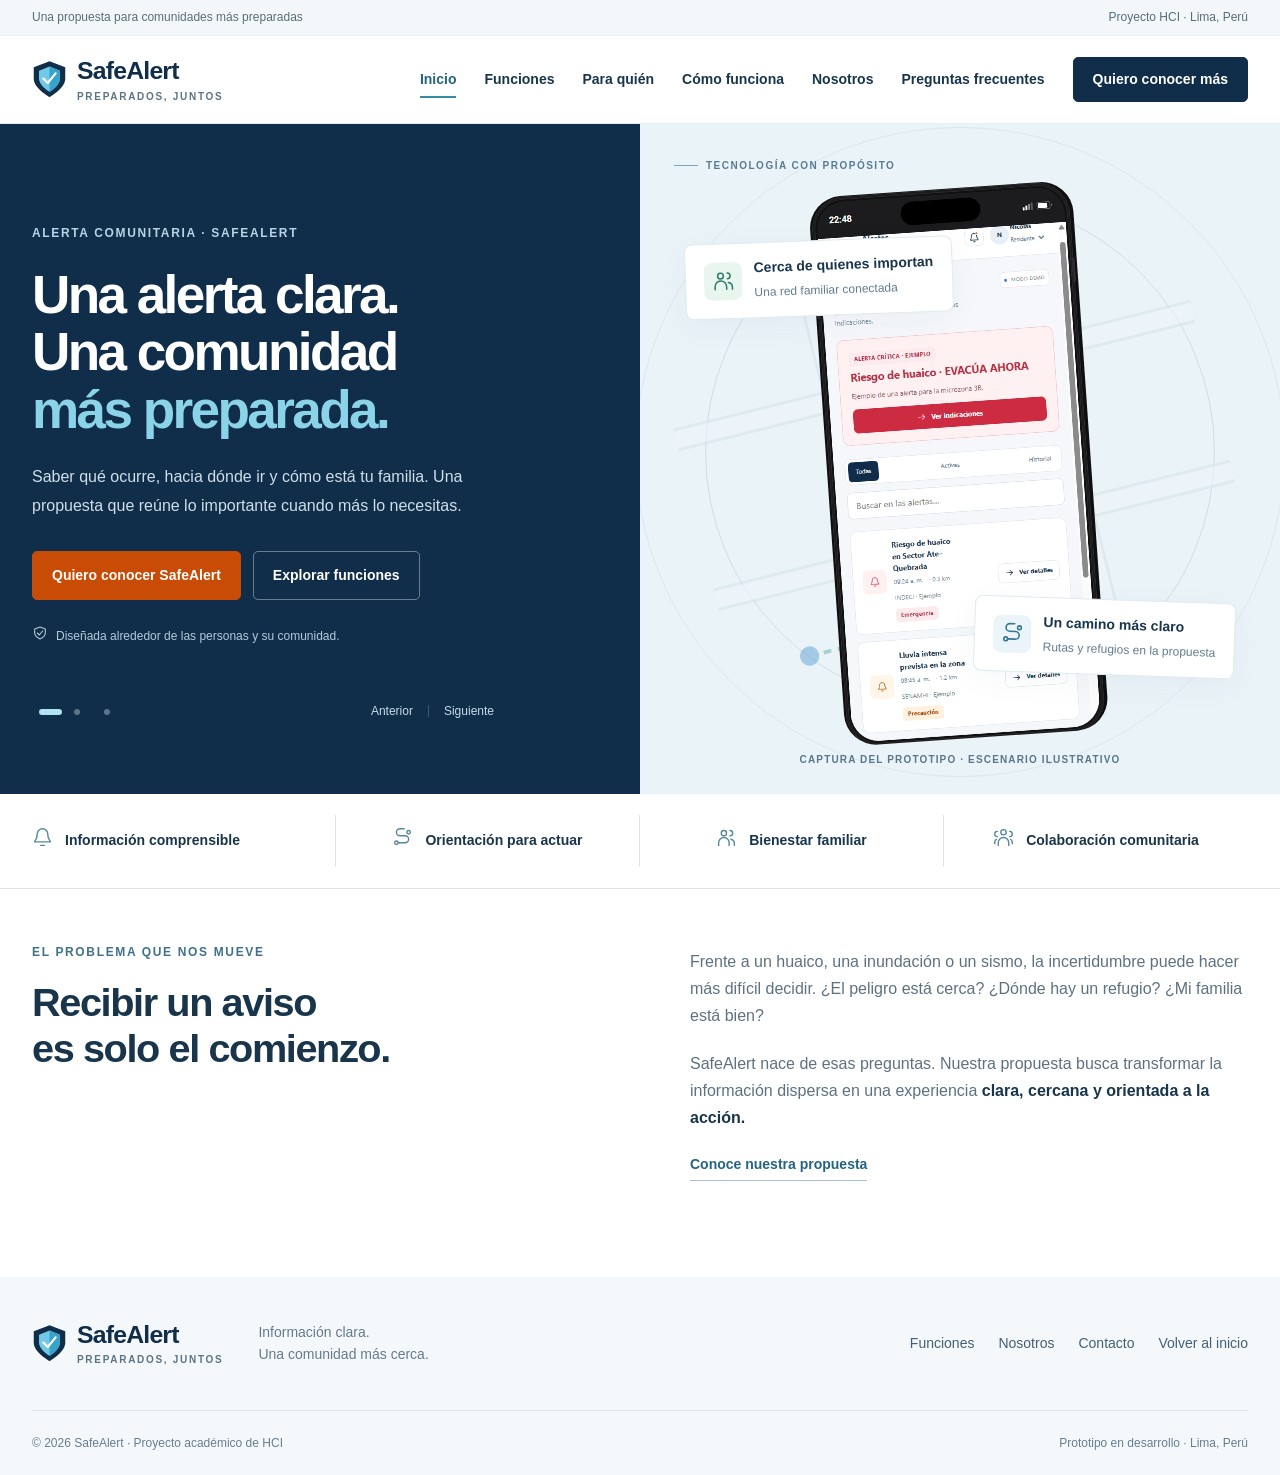
==== index.html @ 4d9df1b9 "Add files via upload" ====
<!doctype html>
<html lang="es">
<head>
  <meta charset="UTF-8">
  <meta name="viewport" content="width=device-width, initial-scale=1.0">
  <meta name="theme-color" content="#102e49">
  <meta name="description" content="Conoce SafeAlert: una propuesta de alerta comunitaria que conecta información clara, rutas de evacuación y seguridad familiar en Lima.">
  <title>SafeAlert · Preparados, juntos</title>
  <link rel="icon" type="image/svg+xml" href="assets/safealert.svg">
  <link rel="stylesheet" href="styles.css">
  <script src="script.js" defer></script>
</head>
<body>
  <a class="skip-link" href="#contenido">Saltar al contenido</a>
  <div class="utility-bar"><div class="container utility-inner"><span>Una propuesta para comunidades más preparadas</span><span>Proyecto HCI · Lima, Perú</span></div></div>
  <header class="site-header">
    <div class="container header-inner">
      <a class="brand" href="#inicio" aria-label="SafeAlert, inicio"><img src="assets/safealert.svg" width="38" height="42" alt=""><span>SafeAlert<small>PREPARADOS, JUNTOS</small></span></a>
      <button class="menu-toggle" id="menu-toggle" type="button" aria-label="Abrir menú" aria-expanded="false" aria-controls="main-nav"><span></span><span></span><span></span></button>
      <nav class="main-nav" id="main-nav" aria-label="Navegación principal">
        <a href="#inicio" aria-current="page">Inicio</a><a href="#funciones">Funciones</a><a href="#para-quien">Para quién</a><a href="#como-funciona">Cómo funciona</a><a href="#nosotros">Nosotros</a><a href="#preguntas">Preguntas frecuentes</a><a href="#contacto" class="button button-small">Quiero conocer más</a>
      </nav>
    </div>
  </header>

  <main id="contenido" tabindex="-1">
    <nav class="page-navigation container" id="page-navigation" aria-label="Regresar y ubicación actual" hidden><div class="page-return"><button type="button" id="back-view">Volver</button><a href="#inicio">Volver al inicio</a></div><span id="current-view-label"></span></nav>
    <p class="sr-only" id="view-announcement" aria-live="polite"></p>
    <section class="hero" id="inicio" data-view="inicio" aria-labelledby="hero-title">
      <div class="hero-copy">
        <div class="hero-copy-inner">
          <span class="eyebrow light">ALERTA COMUNITARIA · SAFEALERT</span>
          <h1 id="hero-title" tabindex="-1">Una alerta clara.<br>Una comunidad<br><span>más preparada.</span></h1>
          <p id="hero-description">Saber qué ocurre, hacia dónde ir y cómo está tu familia. Una propuesta que reúne lo importante cuando más lo necesitas.</p>
          <div class="hero-actions"><a class="button button-orange" href="#contacto">Quiero conocer SafeAlert</a><a class="button button-outline" href="#funciones">Explorar funciones</a></div>
          <div class="hero-note"><span class="line-icon" data-icon="shield"></span><span>Diseñada alrededor de las personas y su comunidad.</span></div>
          <div class="hero-carousel" role="group" aria-label="Mensajes de presentación"><div class="slide-dots"><button class="slide-dot active" type="button" data-slide="0" aria-label="Ver presentación de alertas" aria-pressed="true"></button><button class="slide-dot" type="button" data-slide="1" aria-label="Ver presentación de familia" aria-pressed="false"></button><button class="slide-dot" type="button" data-slide="2" aria-label="Ver presentación de rutas" aria-pressed="false"></button></div><div class="slide-controls"><button type="button" id="previous-slide" aria-label="Mensaje anterior">Anterior</button><span aria-hidden="true"></span><button type="button" id="next-slide" aria-label="Mensaje siguiente">Siguiente</button></div></div>
          <p class="sr-only" id="slide-announcement" aria-live="polite"></p>
        </div>
      </div>
      <div class="hero-visual">
        <div class="visual-caption"><span class="tiny-rule"></span>TECNOLOGÍA CON PROPÓSITO</div>
        <div class="orbit orbit-one" aria-hidden="true"></div><div class="orbit orbit-two" aria-hidden="true"></div>
        <div class="map-decoration" aria-hidden="true"><svg viewBox="0 0 620 620" fill="none"><path d="M30 220H580M30 390H580M200 60V560M420 60V560" stroke="currentColor" stroke-width="24"/><path d="M30 220H580M30 390H580M200 60V560M420 60V560" stroke="#eff6fa" stroke-width="18"/><path d="M110 470H200V220H420V130" stroke="#78b7ae" stroke-width="4" stroke-dasharray="8 7"/><circle cx="110" cy="470" r="10" fill="#6ca7d6"/><circle cx="420" cy="130" r="10" fill="#77bda5"/></svg></div>
        <div class="floating-card card-family"><span class="feature-icon mint" data-icon="family"></span><div><strong>Cerca de quienes importan</strong><span>Una red familiar conectada</span></div></div>
        <div class="hero-phone capture-phone"><img id="hero-product-image" src="Images/ALERTAS.png" alt="Captura móvil del centro de alertas de SafeAlert con un aviso y sus indicaciones de ejemplo" width="469" height="936" fetchpriority="high"></div>
        <div class="floating-card card-route"><span class="feature-icon sky" data-icon="route"></span><div><strong>Un camino más claro</strong><span>Rutas y refugios en la propuesta</span></div></div>
        <span class="prototype-label">CAPTURA DEL PROTOTIPO · ESCENARIO ILUSTRATIVO</span>
      </div>
    </section>

    <div class="promise-strip" data-view="inicio"><div class="container promise-inner"><div><span data-icon="bell"></span><span>Información comprensible</span></div><div><span data-icon="route"></span><span>Orientación para actuar</span></div><div><span data-icon="family"></span><span>Bienestar familiar</span></div><div><span data-icon="community"></span><span>Colaboración comunitaria</span></div></div></div>

    <section data-view="inicio" class="section problem-section" aria-labelledby="problem-title">
      <div class="container problem-layout"><div><span class="eyebrow">EL PROBLEMA QUE NOS MUEVE</span><h2 id="problem-title">Recibir un aviso<br>es solo el comienzo.</h2></div><div class="problem-copy"><p>Frente a un huaico, una inundación o un sismo, la incertidumbre puede hacer más difícil decidir. ¿El peligro está cerca? ¿Dónde hay un refugio? ¿Mi familia está bien?</p><p>SafeAlert nace de esas preguntas. Nuestra propuesta busca transformar la información dispersa en una experiencia <strong>clara, cercana y orientada a la acción.</strong></p><a href="#como-funciona" class="text-link">Conoce nuestra propuesta</a></div></div>
    </section>

    <section class="section features-section" id="funciones" data-view="funciones" aria-labelledby="features-title">
      <div class="container">
        <div class="section-heading"><div><span class="eyebrow">LO IMPORTANTE, EN UN SOLO LUGAR</span><h1 class="view-title" id="features-title" tabindex="-1">Pensada para acompañarte.</h1></div><p>Funciones que responden a necesidades identificadas en la investigación con residentes, personas en tránsito y personal de respuesta.</p></div>
        <div class="product-stories">
          <article class="feature-story"><div class="story-copy"><span class="feature-icon sky" data-icon="devices"></span><span class="eyebrow">UNA VISTA GENERAL</span><h2>Lo importante,<br>desde el inicio.</h2><p>La propuesta reúne alertas, refugios, estado familiar y reportes para que puedas reconocer qué revisar sin recorrer menús complejos.</p><ul class="check-list"><li>Reconoce el estado de tu zona de referencia.</li><li>Encuentra accesos claros a las acciones principales.</li><li>Consulta la información de tu comunidad en un mismo lugar.</li></ul><a class="text-link" href="#prototipo">Conocer el prototipo</a></div><figure class="story-figure"><button class="capture-button" type="button" data-preview="Images/Vista-General.png" data-preview-title="Vista general de SafeAlert" aria-label="Ampliar captura de la vista general"><img src="Images/Vista-General.png" alt="Pantalla de inicio de SafeAlert con resumen de riesgo, refugios, familiares y reportes" width="466" height="951" loading="lazy"></button><figcaption>Vista general del prototipo</figcaption></figure></article>
          <article class="feature-story"><div class="story-copy"><span class="feature-icon sky" data-icon="bell"></span><span class="eyebrow">ALERTAS COMPRENSIBLES</span><h2>Un aviso que puedas<br>entender y consultar.</h2><p>Conocer el peligro es el primer paso. SafeAlert plantea avisos por microzona que expliquen el nivel de riesgo y acerquen una indicación concreta.</p><ul class="check-list"><li>Distingue avisos de emergencia y precaución.</li><li>Consulta los detalles del escenario y sus indicaciones.</li><li>Encuentra la información con filtros y búsqueda.</li></ul><p class="story-benefit">Menos dudas al leer el aviso. Más claridad sobre el siguiente paso.</p></div><figure class="story-figure"><button class="capture-button" type="button" data-preview="Images/ALERTAS.png" data-preview-title="Centro de alertas de SafeAlert" aria-label="Ampliar captura de alertas"><img src="Images/ALERTAS.png" alt="Centro de alertas del prototipo con riesgo de huaico, niveles de aviso y filtros" width="469" height="936" loading="lazy"></button><figcaption>Centro de alertas · Escenario de ejemplo</figcaption></figure></article>
          <article class="feature-story route-story"><div class="story-copy"><span class="feature-icon mint" data-icon="route"></span><span class="eyebrow">DEL MAPA A LAS INDICACIONES</span><h2>Ubica tu camino.<br>Comprende cómo seguirlo.</h2><p>La orientación se presenta en dos partes complementarias: el mapa permite reconocer el recorrido; las indicaciones muestran las distancias y los pasos de la guía.</p><ul class="check-list"><li>Identifica la posición, la ruta y el refugio de referencia.</li><li>Consulta la siguiente indicación y la distancia mostrada.</li><li>Conoce cómo se plantea una alternativa ante bloqueos.</li></ul><p class="story-benefit">Una propuesta pensada también para quienes están en una zona que no conocen.</p></div><div class="route-captures"><figure class="story-figure"><button class="capture-button" type="button" data-preview="Images/Ruta-evacuacion-1.png" data-preview-title="Evacuación: mapa y refugio" aria-label="Ampliar captura del mapa de evacuación"><img src="Images/Ruta-evacuacion-1.png" alt="Mapa ilustrativo de evacuación con posición, zona de riesgo, refugio y recorrido verde" width="488" height="922" loading="lazy"></button><figcaption>El mapa te ubica</figcaption></figure><figure class="story-figure"><button class="capture-button" type="button" data-preview="Images/Ruta-evacuacion-2.png" data-preview-title="Evacuación: pasos y distancias" aria-label="Ampliar captura de pasos y distancias"><img src="Images/Ruta-evacuacion-2.png" alt="Guía de evacuación del prototipo con indicación de 450 metros y pasos del recorrido" width="478" height="972" loading="lazy"></button><figcaption>Los pasos te orientan</figcaption></figure></div></article>
          <article class="feature-story"><div class="story-copy"><span class="feature-icon peach" data-icon="family"></span><span class="eyebrow">TU RED FAMILIAR</span><h2>Las personas que importan,<br>en un espacio cercano.</h2><p>En una emergencia, la preocupación también está en saber de los tuyos. El diseño propone una red de contactos y estados familiares fácil de consultar.</p><ul class="check-list"><li>Organiza a tus contactos de confianza.</li><li>Reconoce el estado mostrado para cada familiar.</li><li>Conoce la propuesta de comunicar “Estoy a salvo”.</li></ul><p class="story-benefit">La tranquilidad familiar forma parte de la experiencia que queremos construir.</p></div><figure class="story-figure"><button class="capture-button" type="button" data-preview="Images/Familiares.png" data-preview-title="Red familiar de SafeAlert" aria-label="Ampliar captura de familiares"><img src="Images/Familiares.png" alt="Pantalla de la red familiar del prototipo con contactos y sus estados de ejemplo" width="525" height="954" loading="lazy"></button><figcaption>Red familiar · Datos ilustrativos</figcaption></figure></article>
          <article class="feature-story"><div class="story-copy"><span class="feature-icon lavender" data-icon="report"></span><span class="eyebrow">PARTICIPACIÓN DE LA COMUNIDAD</span><h2>Lo que observas puede<br>convertirse en información útil.</h2><p>SafeAlert plantea un reporte organizado para describir incidentes, señalar su ubicación de referencia y facilitar su posterior revisión.</p><ul class="check-list"><li>Selecciona el tipo de incidente.</li><li>Describe qué ocurre y dónde lo observas.</li><li>Consulta el estado de verificación del reporte.</li></ul><p class="story-benefit">Una comunidad que participa necesita canales claros para compartir información.</p></div><figure class="story-figure"><button class="capture-button" type="button" data-preview="Images/Reporte-Incidente.png" data-preview-title="Reporte de incidentes en SafeAlert" aria-label="Ampliar captura del formulario de incidentes"><img src="Images/Reporte-Incidente.png" alt="Formulario del prototipo para indicar tipo de incidente, ubicación, descripción y evidencia" width="529" height="943" loading="lazy"></button><figcaption>Formulario de reporte del prototipo</figcaption></figure></article>
          <article class="feature-story"><div class="story-copy"><span class="feature-icon mint" data-icon="shield"></span><span class="eyebrow">REVISIÓN Y COORDINACIÓN</span><h2>La comunidad informa.<br>El equipo revisa.</h2><p>La experiencia de Serenazgo propone organizar reportes y distinguir sus estados para apoyar la revisión de la información antes de actuar.</p><ul class="check-list"><li>Consulta los incidentes registrados.</li><li>Diferencia reportes sin verificar y verificados.</li><li>Conoce el cambio de estado durante la atención.</li></ul><a class="text-link" href="#para-quien">Conocer los públicos de SafeAlert</a></div><figure class="story-figure"><button class="capture-button" type="button" data-preview="Images/Panel-serenazgo ConfirmandoReportes.png" data-preview-title="Revisión de reportes: Serenazgo" aria-label="Ampliar captura de la revisión de reportes"><img src="Images/Panel-serenazgo ConfirmandoReportes.png" alt="Captura del prototipo de Serenazgo mostrando reportes y un selector de estado de atención" width="517" height="980" loading="lazy"></button><figcaption>Serenazgo · Revisión de reportes de ejemplo</figcaption></figure></article>
        </div>
        <p class="section-footnote">SafeAlert es un proyecto académico en fase de prototipo. Estas son las capacidades planteadas para la solución.</p>
      </div>
    </section>

    <section class="section audience-section" id="para-quien" data-view="para-quien" aria-labelledby="audience-title">
      <div class="container"><div class="section-heading centered"><span class="eyebrow">DISTINTAS NECESIDADES. UNA MISMA COMUNIDAD.</span><h1 class="view-title" id="audience-title" tabindex="-1">Una propuesta que te tiene en cuenta.</h1><p>La seguridad se construye conectando a quienes viven, transitan y cuidan una zona.</p></div>
        <div class="audience-tabs" role="tablist" aria-label="Públicos de SafeAlert"><button type="button" role="tab" id="tab-familias" aria-controls="panel-familias" aria-selected="true" tabindex="0" data-audience="familias"><span data-icon="home"></span>Familias y residentes</button><button type="button" role="tab" id="tab-visitantes" aria-controls="panel-visitantes" aria-selected="false" tabindex="-1" data-audience="visitantes"><span data-icon="compass"></span>Personas en tránsito</button><button type="button" role="tab" id="tab-instituciones" aria-controls="panel-instituciones" aria-selected="false" tabindex="-1" data-audience="instituciones"><span data-icon="shield"></span>Serenazgo y Defensa Civil</button></div>
        <div class="audience-panel" role="tabpanel" id="panel-familias" aria-labelledby="tab-familias" tabindex="0"><div class="audience-copy"><span class="eyebrow">PARA QUIENES LLAMAN HOGAR A SU COMUNIDAD</span><h3>Más claridad para ti.<br>Más tranquilidad para tu familia.</h3><p>Cuando una emergencia afecta tu entorno, necesitas información cercana y un camino claro para cuidar a los tuyos.</p><ul class="check-list"><li>Comprende los avisos de tu microzona.</li><li>Identifica rutas y refugios de referencia.</li><li>Conoce la propuesta de estados familiares.</li></ul><a class="text-link" href="#contacto">Me interesa SafeAlert</a></div><div class="audience-visual capture-board"><span class="image-label">CAPTURA DEL PROTOTIPO · FAMILIARES</span><img src="Images/Familiares.png" alt="Red familiar del prototipo con contactos de confianza" width="525" height="954" loading="lazy"></div></div>
        <div class="audience-panel" role="tabpanel" id="panel-visitantes" aria-labelledby="tab-visitantes" tabindex="0" hidden><div class="audience-copy"><span class="eyebrow">PARA QUIENES ESTÁN DE PASO</span><h3>No conocer la zona<br>no debería dejarte sin orientación.</h3><p>Trabajadores, comerciantes, conductores y visitantes también necesitan saber hacia dónde dirigirse cuando ocurre una emergencia.</p><ul class="check-list"><li>Identifica el recorrido hacia un refugio.</li><li>Ubícate con referencias visuales sencillas.</li><li>Conoce las alternativas previstas ante bloqueos.</li></ul><a class="text-link" href="#contacto">Quiero saber más</a></div><div class="audience-visual capture-board"><span class="image-label">CAPTURA DEL PROTOTIPO · EVACUACIÓN</span><img src="Images/Ruta-evacuacion-1.png" alt="Mapa del recorrido de evacuación de ejemplo" width="488" height="922" loading="lazy"></div></div>
        <div class="audience-panel" role="tabpanel" id="panel-instituciones" aria-labelledby="tab-instituciones" tabindex="0" hidden><div class="audience-copy"><span class="eyebrow">PARA QUIENES COORDINAN LA RESPUESTA</span><h3>Información organizada.<br>Una respuesta mejor coordinada.</h3><p>La propuesta reúne reportes ciudadanos para apoyar su revisión y el seguimiento de la atención.</p><ul class="check-list"><li>Revisa reportes por estado de verificación.</li><li>Consulta su tipo y ubicación de referencia.</li><li>Distingue incidentes pendientes y resueltos.</li></ul><a class="text-link" href="#contacto">Conocer la propuesta institucional</a></div><div class="audience-visual capture-board"><span class="image-label">CAPTURA DEL PROTOTIPO · SERENAZGO</span><img src="Images/Panel-serenazgo ConfirmandoReportes.png" alt="Revisión de reportes del prototipo con opciones para actualizar su estado" width="517" height="980" loading="lazy"></div></div>
      </div>
    </section>

    <section class="section how-section" id="como-funciona" data-view="como-funciona" aria-labelledby="how-title"><div class="container"><div class="section-heading centered"><span class="eyebrow">DEL AVISO A UNA ACCIÓN COMPRENSIBLE</span><h1 class="view-title" id="how-title" tabindex="-1">Recibe. Comprende. Actúa.</h1><p>Así plantea SafeAlert una experiencia con menos dudas y más orientación.</p></div><div class="steps-grid"><article><span class="step-icon" data-icon="bell"></span><h3>Recibe información cercana</h3><p>La propuesta comienza con una alerta vinculada a tu zona y al contexto de la emergencia.</p></article><article><span class="step-icon" data-icon="message"></span><h3>Comprende qué sucede</h3><p>Consulta el nivel de riesgo y la indicación sugerida en un lenguaje sencillo, con apoyo visual.</p></article><article><span class="step-icon" data-icon="route"></span><h3>Encuentra el siguiente paso</h3><p>Explora la ruta de evacuación, identifica el refugio y conoce cómo comunicar tu estado familiar.</p></article></div></div></section>

    <section class="section prototype-section" id="prototipo" data-view="prototipo" aria-labelledby="prototype-title"><div class="container prototype-layout"><div class="prototype-copy"><span class="eyebrow">DEL DISEÑO A LA EXPERIENCIA</span><h1 class="view-title" id="prototype-title" tabindex="-1">Conoce SafeAlert<br>más de cerca.</h1><p>Las capturas muestran el prototipo del equipo. Puedes conocer sus pantallas en la vista de funciones o abrir la demostración para explorar la experiencia.</p><div class="prototype-links"><a class="button" href="#funciones">Explorar las capturas</a><a class="text-link" href="../SafeAlert/index.html" target="_blank" rel="noopener">Abrir prototipo de escritorio</a></div><p class="small-note">La demostración de escritorio se abre por separado. Sus datos y recorridos son ilustrativos.</p></div><div class="mobile-showcase capture-board"><div class="showcase-top"><span>EL PROTOTIPO DEL EQUIPO</span><span>WEB + MÓVIL</span></div><button class="preview-image" type="button" data-preview="Images/Vista-General.png" data-preview-title="Vista general de SafeAlert" aria-label="Ampliar la vista general del prototipo"><img src="Images/Vista-General.png" alt="Captura del inicio del prototipo con información de la zona y accesos a sus funciones" width="466" height="951" loading="lazy"></button></div></div></section>

    <section class="section about-section" id="nosotros" data-view="nosotros" aria-labelledby="about-title"><div class="container about-layout"><div><span class="eyebrow">DETRÁS DE SAFEALERT</span><h1 class="view-title" id="about-title" tabindex="-1">Un equipo.<br>Una idea en común.</h1><p>Somos estudiantes de Ingeniería de Software e Ingeniería de Sistemas de Información de la UPC. Desarrollamos SafeAlert como proyecto del curso HCI for UX Design.</p><p>Investigamos necesidades de las personas para diseñar una propuesta de alerta comunitaria más comprensible, accesible y cercana al contexto de Lima.</p></div><div class="team-panel"><span class="eyebrow">EL EQUIPO</span><ul class="team-list"><li><span>DA</span>Diego Arredondo</li><li><span>MC</span>Micael Catay</li><li><span>JD</span>José Camilo Dulanto</li><li><span>NF</span>Nicolás Fuentes</li><li><span>CJ</span>Carlos Jaulis</li><li><span>SM</span>Sebastián Martínez</li></ul><p>Investigación de usuarios · Diseño UX/UI · Prototipado</p></div></div></section>

    <section class="section faq-section" id="preguntas" data-view="preguntas" aria-labelledby="faq-title"><div class="container faq-layout"><div><span class="eyebrow">RESOLVAMOS TUS DUDAS</span><h1 class="view-title" id="faq-title" tabindex="-1">Antes de dar<br>el siguiente paso.</h1><p>Conoce el propósito y el estado actual de SafeAlert.</p><a href="#contacto" class="text-link">Tengo otra consulta</a></div><div class="faq-list">
      <details open><summary>¿Qué es SafeAlert?<span aria-hidden="true"></span></summary><p>Es una propuesta de sistema de alerta comunitaria geolocalizada. Busca reunir avisos comprensibles, orientación de evacuación y herramientas de comunicación familiar para residentes, población flotante y equipos de respuesta.</p></details>
      <details><summary>¿SafeAlert ya está disponible para descargar?<span aria-hidden="true"></span></summary><p>El proyecto se encuentra en fase de prototipo académico. Puedes conocer sus diseños y explorar una demostración de escritorio. Esta página no ofrece una aplicación final para descargar.</p></details>
      <details><summary>¿Para quién está pensada la propuesta?<span aria-hidden="true"></span></summary><p>Para familias que viven en zonas de riesgo, personas que trabajan o transitan por lugares poco conocidos y personal de Serenazgo, Defensa Civil o centros de operaciones de emergencia.</p></details>
      <details><summary>¿Cómo se plantea su uso con poca conexión?<span aria-hidden="true"></span></summary><p>El diseño contempla información esencial y mapas precargados para reducir la dependencia de datos móviles. La navegación offline real y la sincronización con autoridades son capacidades planteadas que requieren desarrollo y validación.</p></details>
      <details><summary>¿Esta página emite alertas reales o solicita rescates?<span aria-hidden="true"></span></summary><p>No. Esta landing presenta el proyecto y sus prototipos. No está conectada a sistemas oficiales de alertas ni a servicios de emergencia. Las pantallas muestran escenarios ilustrativos.</p></details>
      <details><summary>¿Cómo puedo conocer más del proyecto?<span aria-hidden="true"></span></summary><p>Revisa sus funciones, explora las pantallas del prototipo y utiliza el formulario de demostración de esta página para probar una solicitud de información. El formulario valida tus datos, pero no realiza un envío real.</p></details>
    </div></div></section>

    <section class="section contact-section" id="contacto" data-view="contacto" aria-labelledby="contact-title"><div class="container contact-layout"><div class="contact-copy"><span class="eyebrow light">EL PRIMER PASO ES CONOCERNOS</span><h1 class="view-title" id="contact-title" tabindex="-1">Una comunidad<br>más preparada<br><span>empieza contigo.</span></h1><p>¿Te interesa la propuesta para tu familia, tu comunidad o tu institución? Cuéntanos qué te gustaría conocer de SafeAlert.</p><div class="contact-points"><span><span data-icon="shield"></span>Una propuesta centrada en las personas</span><span><span data-icon="community"></span>Construida desde la investigación de usuarios</span><span><span data-icon="devices"></span>Diseño para escritorio y móvil</span></div></div><div class="contact-card"><form id="contact-form" novalidate><h3>Conoce más de SafeAlert</h3><p class="form-intro">Completa tu solicitud de información.<br><span>Los campos con * son obligatorios.</span></p><div class="form-fields"><div class="field"><label for="contact-name">Nombre completo *</label><input id="contact-name" name="name" type="text" autocomplete="name" maxlength="80" placeholder="Escribe tu nombre" required aria-describedby="name-error"><span class="field-error" id="name-error" hidden></span></div><div class="field-row"><div class="field"><label for="contact-email">Correo electrónico *</label><input id="contact-email" name="email" type="email" autocomplete="email" maxlength="120" placeholder="nombre@correo.com" required aria-describedby="email-error"><span class="field-error" id="email-error" hidden></span></div><div class="field"><label for="contact-phone">Celular *</label><input id="contact-phone" name="phone" type="tel" autocomplete="tel" inputmode="tel" maxlength="20" placeholder="Ej. 987 654 321" required aria-describedby="phone-error"><span class="field-error" id="phone-error" hidden></span></div></div><div class="field"><label for="contact-message">¿Qué te gustaría conocer? *</label><textarea id="contact-message" name="message" rows="3" minlength="10" maxlength="800" placeholder="Cuéntanos sobre tu interés en el proyecto…" required aria-describedby="message-error"></textarea><span class="field-error" id="message-error" hidden></span></div><button class="button button-orange submit-button" type="submit">Enviar solicitud de ejemplo</button><p class="form-note">Formulario de demostración: valida la información y muestra una confirmación. No envía ni almacena tus datos.</p></div><p class="sr-only" id="form-status" role="status"></p></form><div class="form-success" id="form-success" tabindex="-1" hidden><span class="success-icon" data-icon="check"></span><span class="eyebrow">SOLICITUD DE EJEMPLO VALIDADA</span><h3>¡Gracias, <span id="success-name"></span>!</h3><p>Completaste correctamente el formulario de SafeAlert.</p><p class="small-note">Esta fue una demostración. No se enviaron ni almacenaron datos y no recibirás un correo de respuesta.</p><button class="button" type="button" id="new-request">Volver al formulario</button></div></div></div></section>
  </main>

  <footer class="site-footer"><div class="container footer-main"><a class="brand" href="#inicio"><img src="assets/safealert.svg" width="38" height="42" alt=""><span>SafeAlert<small>PREPARADOS, JUNTOS</small></span></a><p>Información clara.<br>Una comunidad más cerca.</p><nav aria-label="Navegación del pie de página"><a href="#funciones">Funciones</a><a href="#nosotros">Nosotros</a><a href="#contacto">Contacto</a><a href="#inicio">Volver al inicio</a></nav></div><div class="container footer-bottom"><span>© 2026 SafeAlert · Proyecto académico de HCI</span><span>Prototipo en desarrollo · Lima, Perú</span></div></footer>
  <dialog id="preview-dialog" aria-labelledby="preview-title"><div class="preview-dialog-heading"><h2 id="preview-title">Captura de SafeAlert</h2><button type="button" class="close-preview" id="close-preview">Cerrar <span aria-hidden="true">×</span></button></div><img id="preview-image" width="469" height="936" src="Images/ALERTAS.png" alt="Vista ampliada del prototipo de SafeAlert"><p>Captura del prototipo · Contenido ilustrativo</p></dialog>
</body>
</html>
---- styles.css ----
:root {
  --navy: #102e49;
  --navy-deep: #0a2339;
  --ink: #18354b;
  --muted: #5e7180;
  --cyan: #8bd3e9;
  --orange: #c84c05;
  --line: #dce5eb;
  --soft: #f3f7f9;
  --container: 1280px;
  font-family: "Segoe UI", Arial, sans-serif;
  color: var(--ink);
  background: #fff;
  font-synthesis: none;
}
* { box-sizing: border-box; }
html { scroll-behavior: smooth; scroll-padding-top: 100px; }
body { margin: 0; font-size: 1rem; line-height: 1.7; }
button, input, select, textarea { font: inherit; }
button, a { touch-action: manipulation; -webkit-tap-highlight-color: transparent; }
button { cursor: pointer; }
a { text-decoration: none; color: inherit; }
img { max-width: 100%; height: auto; display: block; }
button, input, textarea { color: inherit; }
h1, h2, h3, p { margin: 0; }
h1, h2, h3 { line-height: 1.16; }
h2 { font-size: clamp(2rem, 3.1vw, 2.9rem); font-weight: 700; letter-spacing: -1.4px; }
h3 { font-weight: 650; letter-spacing: -.4px; }
button:focus-visible, a:focus-visible, input:focus-visible, textarea:focus-visible, summary:focus-visible, [tabindex="0"]:focus-visible { outline: 3px solid #2683ab; outline-offset: 5px; }
[hidden] { display: none !important; }
.container { width: calc(100% - 64px); max-width: var(--container); margin-inline: auto; }
.sr-only { position: absolute; width: 1px; height: 1px; padding: 0; margin: -1px; overflow: hidden; clip: rect(0,0,0,0); white-space: nowrap; border: 0; }
.skip-link { position: fixed; top: -80px; left: 16px; padding: 12px 20px; background: white; color: var(--navy); border: 2px solid var(--navy); border-radius: 6px; z-index: 100; }
.skip-link:focus { top: 12px; }
.utility-bar { background: var(--soft); color: #566d7d; font-size: .75rem; border-bottom: 1px solid #e9eef2; }
.utility-inner { min-height: 35px; display: flex; align-items: center; justify-content: space-between; gap: 20px; }
.site-header { background: #fff; position: sticky; top: 0; z-index: 30; border-bottom: 1px solid #e7edf0; }
.header-inner { min-height: 87px; display: flex; justify-content: space-between; align-items: center; gap: 25px; }
.brand { display: inline-flex; align-items: center; gap: 10px; flex-shrink: 0; color: var(--navy); font-size: 1.55rem; font-weight: 750; letter-spacing: -.8px; line-height: 1.15; }
.brand img { width: 35px; height: 39px; }
.brand small { display: block; font-size: .625rem; letter-spacing: 1.7px; margin-top: 5px; font-weight: 600; color: #5c7385; }
.main-nav { display: flex; align-items: center; gap: 28px; font-size: .875rem; font-weight: 600; }
.main-nav>a:not(.button) { position: relative; padding-block: 12px; }
.main-nav>a:not(.button):after { content: ""; position: absolute; bottom: 5px; left: 0; width: 0; height: 2px; background: #338da5; transition: width .18s; }
.main-nav>a:hover:after { width: 100%; }
.button { border: 1px solid var(--navy); background: var(--navy); color: white; font-size: .875rem; line-height: 1.4; font-weight: 650; min-height: 48px; padding: 14px 24px; border-radius: 5px; display: inline-flex; align-items: center; justify-content: center; text-align: center; transition: background .16s, border-color .16s, box-shadow .16s; }
.button:hover { background: #214a6c; border-color: #214a6c; box-shadow: 0 3px 12px #08273d12; }
.button-small { min-height: 43px; padding: 12px 19px; }
.button-orange { background: var(--orange); border-color: var(--orange); }
.button-orange:hover { background: #ae3e02; border-color: #ae3e02; }
.button-outline { color: white; border-color: #ffffff60; background: transparent; }
.button-outline:hover { color: white; border-color: white; background: #ffffff0c; }
.button-white { background: white; border-color: white; color: var(--navy); }
.button-white:hover { background: #def0f5; border-color: #def0f5; }
.menu-toggle { display: none; width: 44px; height: 44px; border: 1px solid var(--line); background: white; border-radius: 5px; align-items: center; justify-content: center; flex-direction: column; gap: 5px; }
.menu-toggle span { width: 19px; height: 2px; background: var(--navy); transition: transform .18s; }
.menu-toggle[aria-expanded="true"] span:nth-child(1) { transform: translateY(7px) rotate(45deg); }
.menu-toggle[aria-expanded="true"] span:nth-child(2) { opacity: 0; }
.menu-toggle[aria-expanded="true"] span:nth-child(3) { transform: translateY(-7px) rotate(-45deg); }
.eyebrow { display: block; color: #40718b; font-size: .75rem; font-weight: 700; letter-spacing: 1.65px; line-height: 1.5; margin-bottom: 18px; }
.eyebrow.light { color: #b1d6e5; }
.hero { display: grid; grid-template-columns: 1fr 1fr; background: var(--navy); }
.hero-copy { padding: 70px 42px 36px max(32px, calc((100vw - var(--container)) / 2)); display: flex; align-items: center; }
.hero-copy-inner { width: 100%; max-width: 570px; }
.hero h1 { color: white; font-size: clamp(2.7rem,4.15vw,4.25rem); line-height: 1.08; letter-spacing: -2.6px; font-weight: 730; }
.hero h1 span { color: var(--cyan); }
.hero-copy .eyebrow { margin-bottom: 24px; }
.hero-copy p:not(.sr-only) { color: #d0dfe9; margin-top: 25px; max-width: 465px; line-height: 1.8; }
.hero-actions { display: flex; flex-wrap: wrap; gap: 12px; margin-top: 30px; }
.hero-actions .button { padding-inline: 19px; }
.hero-note { color: #b2cbdc; display: flex; gap: 8px; align-items: center; margin-top: 25px; font-size: .75rem; }
.hero-note svg { width: 16px; height: 16px; }
.hero-carousel { display: flex; align-items: center; justify-content: space-between; gap: 20px; margin-top: 46px; max-width: 465px; }
.slide-dots { display: flex; align-items: center; gap: 0; }
.slide-dot { background: transparent; border: 0; padding: 15px 7px; width: 30px; height: 34px; display: grid; place-items: center; }
.slide-dot:after { content: ""; width: 6px; height: 6px; border-radius: 50%; background: #fff5; }
.slide-dot.active:after { background: #b0e4f1; width: 23px; border-radius: 6px; }
.slide-controls { display: flex; gap: 12px; align-items: center; }
.slide-controls button { background: none; border: 0; padding: 7px 3px; color: #c6dbe7; font-size: .75rem; }
.slide-controls button:hover { color: white; text-decoration: underline; }
.slide-controls>span { width: 1px; height: 12px; background: #ffffff35; }
.hero-visual { background: #eaf3f8; min-height: 670px; position: relative; overflow: hidden; display: grid; place-items: center; }
.visual-caption { position: absolute; top: 33px; left: 34px; z-index: 3; display: flex; align-items: center; gap: 8px; font-size: .625rem; font-weight: 650; letter-spacing: 1.5px; color: #597b92; }
.tiny-rule { height: 1px; width: 24px; background: #7ba5bc; }
.orbit { position: absolute; width: 510px; height: 510px; border: 1px solid #cfdee8; border-radius: 50%; left: 50%; top: 49%; transform: translate(-50%,-50%); }
.orbit-two { width: 650px; height: 650px; border-color: #dce7ee; }
.map-decoration { width: 600px; height: 600px; position: absolute; left: 50%; top: 50%; transform: translate(-50%,-50%) rotate(-14deg); opacity: .55; color: #d6e3ea; }
.map-decoration svg { width: 100%; height: 100%; }
.hero-phone { position: relative; z-index: 2; width: 250px; padding: 7px; border: 5px solid #254258; background: #0c2335; border-radius: 36px; box-shadow: 12px 25px 35px #24415925, 0 0 0 1px #9bafbe; transform: rotate(-5deg); margin-top: 3px; }
.phone-screen { aspect-ratio: 234/510; overflow: hidden; border-radius: 23px; position: relative; background: #102e49; }
.phone-screen img { width: 332%; max-width: none; position: absolute; top: -6.7%; left: var(--screen-x); }
.screen-alert { --screen-x: -115%; } .screen-family { --screen-x: -227%; } .screen-home { --screen-x: -5.5%; }
.phone-camera { position: absolute; background: #0c2335; width: 67px; height: 14px; border-radius: 0 0 12px 12px; left: 50%; top: 9px; transform: translateX(-50%); z-index: 3; }
.floating-card { position: absolute; z-index: 4; display: flex; gap: 12px; align-items: center; background: white; border: 1px solid #e1eaf0; box-shadow: 0 8px 32px #22435a0b; padding: 15px 18px; border-radius: 8px; }
.floating-card strong { display: block; font-size: .875rem; line-height: 1.4; }
.floating-card div>span { display: block; font-size: .75rem; color: #637c8e; margin-top: 4px; }
.floating-card .feature-icon { width: 38px; height: 38px; border-radius: 8px; margin: 0; }
.card-family { top: 116px; left: 7%; transform: rotate(-2deg); }
.card-route { right: 7%; bottom: 119px; transform: rotate(2deg); }
.prototype-label { position: absolute; bottom: 26px; left: 20px; right: 20px; text-align: center; font-size: .625rem; letter-spacing: 1.15px; color: #59768b; font-weight: 600; }
.promise-strip { border-bottom: 1px solid var(--line); }
.promise-inner { min-height: 94px; display: grid; grid-template-columns: repeat(4,1fr); align-items: center; }
.promise-inner>div { display: flex; align-items: center; justify-content: center; gap: 12px; font-size: .875rem; font-weight: 600; padding: 12px 20px; border-right: 1px solid var(--line); }
.promise-inner>div:first-child { justify-content: flex-start; padding-left: 0; } .promise-inner>div:last-child { border-right: 0; }
.promise-inner svg { width: 21px; height: 21px; color: #56889d; }
.section { padding-block: 96px; }
.section-heading { display: flex; justify-content: space-between; gap: 40px; align-items: flex-end; margin-bottom: 42px; }
.section-heading>p { max-width: 445px; color: var(--muted); margin-bottom: 3px; }
.section-heading.centered { display: block; text-align: center; margin-bottom: 45px; }
.section-heading.centered>p { margin: 20px auto 0; max-width: 620px; }
.section-heading .eyebrow { margin-bottom: 14px; }
.problem-layout { display: grid; grid-template-columns: 1fr 1fr; gap: 100px; }
.problem-copy { color: var(--muted); padding-top: 5px; }
.problem-copy p+p { margin-top: 20px; }
.problem-copy strong { color: var(--ink); font-weight: 600; }
.text-link { display: inline-block; color: #246482; font-size: .875rem; font-weight: 650; border-bottom: 1px solid #a5c3cf; padding-bottom: 3px; }
.text-link:hover { color: var(--navy); border-color: var(--navy); }
.problem-copy .text-link { margin-top: 22px; }
.features-section { background: var(--soft); }
.feature-grid { display: grid; grid-template-columns: repeat(3,1fr); gap: 20px; }
.feature-card { padding: 30px 30px 25px; border: 1px solid #e0e8ed; border-radius: 8px; background: white; display: flex; flex-direction: column; align-items: flex-start; }
.feature-icon { display: inline-grid; place-items: center; width: 46px; height: 46px; border-radius: 10px; margin-bottom: 23px; flex-shrink: 0; }
.feature-icon svg { width: 23px; height: 23px; }
.sky { color: #397693; background: #eaf4f9; } .mint { color: #2d7c68; background: #e9f6f0; }
.peach { color: #b97138; background: #fff0e4; } .lavender { color: #70669b; background: #f0edf8; }
.translucent { color: #b4e5f0; background: #ffffff0e; }
.feature-card h3 { font-size: 1.25rem; margin-bottom: 13px; }
.feature-card p { color: var(--muted); font-size: .9375rem; line-height: 1.8; margin-bottom: 25px; }
.feature-tag { display: block; border-top: 1px solid #e7edf1; width: 100%; padding-top: 15px; margin-top: auto; color: #577485; font-size: .75rem; }
.feature-highlight { background: var(--navy); border-color: var(--navy); color: white; }
.feature-highlight p { color: #c5d8e4; }
.feature-highlight .button { margin-top: auto; }
.section-footnote { margin-top: 24px; text-align: center; font-size: .8125rem; color: #697d8b; }
.audience-tabs { display: flex; width: fit-content; max-width: 100%; margin: 0 auto 37px; padding: 5px; background: #f1f5f8; border-radius: 7px; gap: 4px; }
.audience-tabs button { min-height: 48px; border: 0; background: transparent; padding: 12px 24px; border-radius: 4px; color: #5c7486; font-size: .875rem; font-weight: 600; display: flex; justify-content: center; align-items: center; gap: 9px; }
.audience-tabs button svg { width: 18px; height: 18px; }
.audience-tabs button[aria-selected="true"] { background: var(--navy); color: white; box-shadow: 0 3px 8px #18344d10; }
.audience-tabs button:hover:not([aria-selected="true"]) { background: #e2ecf2; }
.audience-panel { display: grid; grid-template-columns: .85fr 1.15fr; align-items: center; gap: 58px; padding: 35px 0 0; }
.audience-copy h3 { font-size: 2rem; letter-spacing: -.9px; margin-bottom: 21px; }
.audience-copy .eyebrow { font-size: .6875rem; letter-spacing: 1.2px; }
.audience-copy>p { color: var(--muted); }
.check-list { list-style: none; padding: 0; margin: 23px 0; font-size: .9375rem; }
.check-list li { position: relative; padding-left: 26px; margin-block: 10px; }
.check-list li:before { content: "✓"; color: #2c8b6b; position: absolute; left: 0; font-weight: 650; }
.audience-visual { padding: 20px 0 22px 24px; background: #eef4f8; border-radius: 10px 0 0 10px; overflow: hidden; }
.image-label { font-size: .625rem; color: #667f90; letter-spacing: 1.3px; display: block; margin-bottom: 14px; }
.audience-visual img { width: 100%; border: 1px solid #dce5ed; border-radius: 5px 0 0 5px; box-shadow: 0 8px 30px #123f5610; }
.how-section { background: #f2f7fa; }
.steps-grid { display: grid; grid-template-columns: repeat(3,1fr); gap: 68px; padding-top: 15px; }
.steps-grid article { position: relative; }
.steps-grid article:not(:last-child):after { content: ""; position: absolute; left: 79px; right: -38px; top: 26px; height: 1px; background: #cfdee7; }
.step-icon { width: 54px; height: 54px; border-radius: 50%; border: 1px solid #d7e5ed; background: white; display: grid; place-items: center; margin-bottom: 26px; position: relative; z-index: 1; color: #447b96; }
.step-icon svg { width: 24px; height: 24px; }
.steps-grid h3 { font-size: 1.125rem; margin-bottom: 13px; }
.steps-grid p { color: var(--muted); font-size: .9375rem; }
.prototype-layout { display: grid; grid-template-columns: .75fr 1.25fr; gap: 80px; align-items: center; }
.prototype-copy>p { color: var(--muted); margin-top: 24px; }
.prototype-links { display: flex; flex-direction: column; align-items: flex-start; gap: 20px; margin-top: 26px; }
.prototype-copy .small-note { font-size: .8125rem; line-height: 1.7; margin-top: 20px; }
.mobile-showcase { background: #eaf1f6; padding: 20px 24px 16px; border: 1px solid #e1e8ed; border-radius: 10px; }
.showcase-top { display: flex; justify-content: space-between; gap: 12px; color: #5f7a8f; font-size: .625rem; font-weight: 600; letter-spacing: 1px; padding: 0 2px 13px; }
.preview-image { display: block; padding: 0; width: 100%; background: transparent; border: 0; border-radius: 5px; cursor: zoom-in; }
.preview-image img { width: 100%; border-radius: 3px; }
.about-section { background: var(--soft); border-block: 1px solid #e7edf1; }
.about-layout { display: grid; grid-template-columns: 1fr 1fr; gap: 100px; align-items: center; }
.about-layout h2 { margin-bottom: 24px; }
.about-layout>div>p { color: var(--muted); margin-top: 17px; }
.team-panel { border: 1px solid var(--line); background: white; padding: 30px; border-radius: 8px; }
.team-list { display: grid; grid-template-columns: 1fr 1fr; list-style: none; gap: 22px 17px; padding: 0; margin: 25px 0; }
.team-list li { display: flex; gap: 10px; align-items: center; font-size: .875rem; line-height: 1.5; }
.team-list li span { display: grid; place-items: center; font-size: .75rem; font-weight: 650; width: 34px; height: 34px; border-radius: 50%; color: #4b7691; background: #edf3f7; flex-shrink: 0; }
.team-panel>p { padding-top: 20px; border-top: 1px solid #e6edf1; font-size: .75rem; }
.faq-layout { display: grid; grid-template-columns: .75fr 1.25fr; gap: 80px; }
.faq-layout>div>p { color: var(--muted); margin-top: 22px; }
.faq-layout .text-link { margin-top: 22px; }
.faq-list details { border: 1px solid var(--line); border-radius: 6px; margin-bottom: 12px; }
.faq-list summary { list-style: none; cursor: pointer; display: flex; gap: 20px; justify-content: space-between; align-items: center; padding: 20px 22px; font-weight: 600; font-size: .9375rem; line-height: 1.6; }
.faq-list summary::-webkit-details-marker { display: none; }
.faq-list summary>span { position: relative; width: 15px; height: 15px; flex-shrink: 0; }
.faq-list summary>span:before, .faq-list summary>span:after { content: ""; position: absolute; left: 0; top: 7px; width: 14px; height: 1px; background: #547b93; }
.faq-list summary>span:after { transform: rotate(90deg); }
.faq-list details[open] summary>span:after { transform: rotate(0); }
.faq-list details[open] { border-color: #bed3df; }
.faq-list details[open] summary { color: #2c6684; }
.faq-list details p { padding: 0 22px 23px; color: var(--muted); font-size: .9375rem; line-height: 1.85; }
.contact-section { background: var(--navy); color: white; }
.contact-layout { display: grid; grid-template-columns: 1fr 1fr; gap: 100px; align-items: center; }
.contact-copy h2 { font-size: clamp(2.5rem,3.8vw,3.6rem); letter-spacing: -1.8px; }
.contact-copy h2>span { color: var(--cyan); }
.contact-copy>p { color: #c3d7e5; margin-top: 27px; max-width: 435px; }
.contact-points { margin-top: 32px; display: grid; gap: 16px; font-size: .875rem; color: #c7dce8; }
.contact-points>span { display: flex; gap: 10px; align-items: center; }
.contact-points svg { width: 19px; height: 19px; color: #8fc8de; }
.contact-card { border-radius: 10px; padding: 35px; background: white; color: var(--ink); }
.contact-card h3 { font-size: 1.5rem; line-height: 1.25; }
.form-intro { margin-top: 12px; font-size: .875rem; color: var(--muted); }
.form-intro>span { font-size: .75rem; }
.form-fields { display: grid; gap: 19px; margin-top: 26px; }
.field { display: flex; flex-direction: column; gap: 7px; min-width: 0; }
.field label { font-size: .875rem; font-weight: 600; }
.field input, .field textarea { padding: 11px 12px; width: 100%; border: 1px solid #ccd8e1; border-radius: 4px; background: #fff; font-size: 1rem; line-height: 1.5; transition: border-color .15s; }
.field input::placeholder, .field textarea::placeholder { color: #708391; }
.field input:hover, .field textarea:hover { border-color: #7b9baf; }
.field input[aria-invalid="true"], .field textarea[aria-invalid="true"] { border: 1px solid #b72b40; background: #fffafb; }
.field textarea { resize: vertical; min-height: 105px; }
.field-row { display: grid; grid-template-columns: 1fr 1fr; gap: 17px; }
.field-error { color: #ad233b; font-size: .8125rem; line-height: 1.5; }
.submit-button { width: 100%; margin-top: 2px; }
.form-note { font-size: .75rem; line-height: 1.7; color: #657b8c; margin-top: -5px; }
.form-success { text-align: center; padding: 35px 5px; }
.success-icon { margin: 0 auto 24px; display: grid; place-items: center; width: 65px; height: 65px; border-radius: 50%; background: #eaf6f0; color: #268967; }
.success-icon svg { width: 30px; height: 30px; }
.form-success .eyebrow { font-size: .6875rem; letter-spacing: 1.2px; }
.form-success h3 { font-size: 1.8rem; overflow-wrap: anywhere; }
.form-success p { color: var(--muted); margin-top: 18px; }
.form-success .small-note { font-size: .875rem; }
.form-success .button { margin-top: 26px; }
.site-footer { background: #f5f8fa; }
.footer-main { display: flex; align-items: center; justify-content: space-between; gap: 35px; padding-block: 44px; }
.footer-main>p { color: #647b8c; font-size: .875rem; line-height: 1.6; margin-right: auto; }
.footer-main nav { display: flex; flex-wrap: wrap; gap: 24px; font-size: .875rem; color: #445f75; }
.footer-main nav a:hover { text-decoration: underline; }
.footer-bottom { border-top: 1px solid var(--line); display: flex; justify-content: space-between; gap: 20px; padding-block: 22px; font-size: .75rem; color: #677e90; }
#preview-dialog { background: white; width: min(1100px,95vw); max-width: 1100px; max-height: 94vh; border: 0; padding: 20px 24px; border-radius: 9px; color: var(--ink); box-shadow: 0 20px 100px #001c3a50; }
#preview-dialog::backdrop { background: #082238c9; }
.preview-dialog-heading { display: flex; align-items: center; justify-content: space-between; gap: 20px; margin-bottom: 15px; }
.preview-dialog-heading h2 { font-size: 1.125rem; letter-spacing: -.3px; }
.close-preview { background: #f1f5f8; color: var(--navy); border: 1px solid var(--line); padding: 8px 12px; border-radius: 4px; font-size: .875rem; }
.close-preview span { margin-left: 6px; font-size: 1.25rem; }
#preview-dialog>img { margin-inline: auto; width: 100%; max-height: 74vh; object-fit: contain; }
#preview-dialog>p { font-size: .75rem; text-align: center; color: var(--muted); margin-top: 12px; }
@media(min-width:1800px) {
  :root { --container: 1440px; }
  .hero-copy-inner { max-width: 650px; }
  .hero h1 { font-size: 4.6rem; }
  .hero-visual { min-height: 730px; }
  .hero-phone { width: 275px; }
}
@media(max-width:1160px) {
  .main-nav { gap: 17px; font-size: .8125rem; }
  .main-nav .button { padding-inline: 13px; }
  .hero-copy { padding-left: 32px; padding-right: 27px; }
  .hero h1 { font-size: 3.05rem; letter-spacing: -1.7px; }
  .hero-visual { min-height: 650px; }
  .hero-actions { flex-direction: column; align-items: flex-start; }
  .hero-note { max-width: 300px; align-items: flex-start; }
  .hero-note svg { margin-top: 4px; }
  .floating-card { padding: 12px; gap: 9px; }
  .card-family { top: 75px; left: 4%; }
  .card-route { bottom: 65px; right: 4%; }
  .floating-card strong { font-size: .8125rem; }
  .floating-card div>span { font-size: .6875rem; }
  .promise-inner>div { gap: 9px; padding-inline: 12px; font-size: .8125rem; }
  .problem-layout, .about-layout, .contact-layout { gap: 60px; }
  .feature-card { padding: 26px 23px 22px; }
  .audience-panel { gap: 35px; }
  .prototype-layout, .faq-layout { gap: 50px; }
  .team-list { gap: 19px 12px; }
  .contact-card { padding: 28px; }
  .field-row { grid-template-columns: 1fr; }
  .footer-main>p { display: none; }
}
@media(max-width:960px) {
  html { scroll-padding-top: 90px; }
  .header-inner { min-height: 76px; }
  .brand { font-size: 1.4rem; }
  .menu-toggle { display: flex; }
  .main-nav { display: none; position: absolute; left: 0; right: 0; top: 100%; padding: 16px 32px 24px; background: white; border-bottom: 1px solid var(--line); box-shadow: 0 12px 22px #10334b0a; align-items: stretch; flex-direction: column; gap: 3px; font-size: 1rem; }
  .main-nav.open { display: flex; }
  .main-nav>a:not(.button) { padding-block: 11px; }
  .main-nav .button { margin-top: 10px; }
  .main-nav>a:not(.button):after { display: none; }
  .hero-copy { padding-top: 55px; }
  .hero h1 { font-size: 2.8rem; }
  .hero-copy .eyebrow { font-size: .6875rem; letter-spacing: 1px; }
  .hero-copy p:not(.sr-only) { font-size: .9375rem; }
  .hero-phone { width: 225px; }
  .hero-visual { min-height: 650px; }
  .card-family { top: 62px; left: 20px; }
  .card-route { right: 12px; bottom: 50px; }
  .floating-card .feature-icon { width: 30px; height: 30px; }
  .floating-card .feature-icon svg { width: 17px; height: 17px; }
  .visual-caption { left: 20px; font-size: .5625rem; }
  .promise-inner { grid-template-columns: 1fr 1fr; padding-block: 12px; gap: 12px; }
  .promise-inner>div { justify-content: flex-start; padding: 10px 20px; }
  .promise-inner>div:first-child { padding-left: 20px; }
  .promise-inner>div:nth-child(2) { border-right: 0; }
  .section { padding-block: 75px; }
  .section-heading { align-items: flex-start; flex-direction: column; gap: 20px; }
  .section-heading>p { max-width: 640px; }
  .feature-grid { grid-template-columns: 1fr 1fr; }
  .problem-layout { gap: 45px; }
  .audience-tabs button { padding-inline: 15px; font-size: .8125rem; }
  .audience-panel { grid-template-columns: 1fr; gap: 35px; }
  .audience-copy { max-width: 600px; }
  .audience-visual { max-width: 800px; padding-right: 24px; border-radius: 10px; }
  .audience-visual img { border-radius: 5px; }
  .steps-grid { gap: 30px; }
  .steps-grid article:not(:last-child):after { right: -15px; }
  .prototype-layout { grid-template-columns: 1fr 1.25fr; gap: 35px; }
  .prototype-copy h2 { font-size: 2.3rem; }
  .showcase-top { font-size: .5625rem; letter-spacing: .5px; }
  .about-layout { grid-template-columns: 1fr; gap: 35px; }
  .about-layout>div:first-child { max-width: 650px; }
  .team-list { grid-template-columns: repeat(3,1fr); gap: 22px; }
  .faq-layout { grid-template-columns: 1fr; gap: 35px; }
  .faq-layout h2 br { display: none; }
  .contact-layout { gap: 35px; }
  .contact-copy h2 { font-size: 2.8rem; }
  .footer-main { gap: 25px; }
  .footer-main nav { gap: 18px; }
}
@media(max-width:700px) {
  .container { width: calc(100% - 40px); }
  h2 { font-size: 2rem; letter-spacing: -.9px; }
  .utility-inner { min-height: 30px; justify-content: center; font-size: .6875rem; }
  .utility-inner>span:last-child { display: none; }
  .header-inner { min-height: 73px; }
  .brand img { width: 30px; height: 34px; }
  .brand { font-size: 1.35rem; gap: 8px; }
  .brand small { font-size: .5625rem; letter-spacing: 1.3px; }
  .main-nav { padding-inline: 20px; }
  .hero { grid-template-columns: 1fr; }
  .hero-copy { padding: 48px 24px 26px; }
  .hero-copy-inner { max-width: 570px; margin-inline: auto; }
  .hero h1 { font-size: clamp(2.5rem,9.3vw,3.65rem); letter-spacing: -1.7px; }
  .hero-copy .eyebrow { margin-bottom: 23px; }
  .hero-copy p:not(.sr-only) { margin-top: 23px; font-size: 1rem; }
  .hero-actions { flex-direction: row; gap: 10px; }
  .hero-actions .button { font-size: .8125rem; padding: 13px 15px; }
  .hero-note { margin-top: 22px; max-width: none; }
  .hero-carousel { margin-top: 25px; max-width: none; }
  .hero-visual { min-height: 580px; }
  .hero-phone { width: 230px; }
  .visual-caption { top: 24px; left: 24px; font-size: .625rem; }
  .card-family { top: 97px; left: max(16px, calc(50% - 210px)); }
  .card-route { bottom: 89px; right: max(16px, calc(50% - 210px)); }
  .prototype-label { bottom: 23px; font-size: .5625rem; }
  .floating-card strong { font-size: .75rem; }
  .floating-card div>span { font-size: .625rem; }
  .promise-inner { padding-block: 16px; gap: 7px; }
  .promise-inner>div, .promise-inner>div:first-child { padding: 7px 10px; font-size: .75rem; gap: 8px; }
  .promise-inner svg { width: 18px; height: 18px; }
  .section { padding-block: 60px; }
  .eyebrow { font-size: .6875rem; letter-spacing: 1.3px; margin-bottom: 16px; }
  .problem-layout { grid-template-columns: 1fr; gap: 28px; }
  .problem-layout h2 br { display: none; }
  .section-heading { margin-bottom: 30px; }
  .section-heading.centered { text-align: left; margin-bottom: 30px; }
  .section-heading.centered>p { margin-top: 17px; }
  .feature-grid { gap: 14px; }
  .feature-card { padding: 24px 20px; }
  .feature-card h3 { font-size: 1.125rem; }
  .feature-card p { font-size: .9375rem; margin-bottom: 22px; }
  .feature-tag { font-size: .75rem; }
  .feature-icon { width: 42px; height: 42px; margin-bottom: 20px; }
  .section-footnote { text-align: left; font-size: .8125rem; }
  .audience-tabs { width: 100%; flex-direction: column; gap: 4px; margin-bottom: 25px; }
  .audience-tabs button { justify-content: flex-start; font-size: .875rem; padding: 13px 16px; }
  .audience-panel { padding-top: 5px; gap: 27px; }
  .audience-copy h3 { font-size: 1.75rem; }
  .audience-copy .eyebrow { font-size: .625rem; }
  .audience-visual { padding: 16px; }
  .image-label { font-size: .5625rem; letter-spacing: 1px; }
  .steps-grid { grid-template-columns: 1fr; gap: 30px; padding-top: 0; }
  .steps-grid article { display: grid; grid-template-columns: 48px 1fr; column-gap: 17px; }
  .steps-grid article:not(:last-child):after { display: none; }
  .steps-grid article .step-icon { width: 48px; height: 48px; grid-column: 1; grid-row: 1/3; margin: 0; }
  .steps-grid h3 { padding-top: 1px; margin-bottom: 10px; }
  .steps-grid p { grid-column: 2; }
  .prototype-layout { grid-template-columns: 1fr; gap: 32px; }
  .prototype-copy h2 { font-size: 2rem; }
  .prototype-links { gap: 19px; }
  .mobile-showcase { padding: 15px 12px 10px; }
  .showcase-top { letter-spacing: .3px; font-size: .5625rem; }
  .team-panel { padding: 24px 20px; }
  .team-list { grid-template-columns: 1fr 1fr; gap: 20px 12px; }
  .team-list li { font-size: .8125rem; gap: 8px; }
  .team-list li span { width: 29px; height: 29px; font-size: .6875rem; }
  .faq-layout { gap: 30px; }
  .faq-list summary { padding: 17px; font-size: .875rem; gap: 15px; }
  .faq-list details p { padding: 0 17px 20px; font-size: .9375rem; }
  .contact-layout { grid-template-columns: 1fr; gap: 35px; }
  .contact-copy h2 { font-size: 2.65rem; letter-spacing: -1.3px; }
  .contact-copy h2 br { display: none; }
  .contact-copy>p { margin-top: 23px; }
  .contact-points { font-size: .8125rem; gap: 13px; margin-top: 23px; }
  .contact-card { padding: 27px 21px; }
  .field-row { grid-template-columns: 1fr; }
  .contact-card h3 { font-size: 1.35rem; }
  .footer-main { align-items: flex-start; flex-direction: column; padding-block: 35px; gap: 24px; }
  .footer-main nav { font-size: .8125rem; gap: 14px 20px; }
  .footer-bottom { flex-direction: column; gap: 5px; font-size: .6875rem; padding-block: 18px; }
  #preview-dialog { padding: 15px; }
  .preview-dialog-heading h2 { font-size: 1rem; }
  .close-preview { font-size: .8125rem; padding: 7px 10px; }
}
@media(max-width:420px) {
  .feature-grid { grid-template-columns: 1fr; }
  .hero-actions { flex-direction: column; align-items: stretch; }
  .hero-note { font-size: .6875rem; }
  .hero-copy { padding-inline: 20px; }
  .hero-visual { min-height: 555px; }
  .hero-phone { width: 215px; }
  .floating-card { padding: 10px; }
  .card-family { top: 87px; left: 10px; }
  .card-route { bottom: 75px; right: 10px; }
  .team-list { grid-template-columns: 1fr; gap: 17px; }
  .promise-inner>div { align-items: flex-start; line-height: 1.6; }
}
@media(prefers-reduced-motion:reduce) {
  html { scroll-behavior: auto; }
  *, *:before, *:after { transition: none !important; animation: none !important; }
}

/* Navegación por vistas: cada opción mantiene el encabezado y cambia el contenido. */
html { scroll-behavior: auto; }
body { min-height: 100vh; display: flex; flex-direction: column; }
.utility-bar, .site-header, .site-footer { flex-shrink: 0; }
main { flex: 1; width: 100%; }
.main-nav a[aria-current="page"]:not(.button) { color: #246482; }
.main-nav a[aria-current="page"]:not(.button):after { width: 100%; }
.page-navigation { display: flex; justify-content: space-between; align-items: center; gap: 20px; padding-block: 24px 0; color: var(--muted); font-size: .875rem; }
.page-return { display: flex; align-items: center; gap: 20px; }
.page-return button { border: 1px solid #ccdce5; background: white; border-radius: 4px; padding: 8px 17px; color: var(--navy); font-size: .875rem; }
.page-return button:hover { background: var(--soft); }
.page-return a:hover { text-decoration: underline; }
.page-navigation>span { font-size: .8125rem; }
.section[data-view] { padding-top: 54px; }
.view-title { font-size: clamp(2rem,3.1vw,2.9rem); font-weight: 700; letter-spacing: -1.4px; }
.section-heading .view-title { line-height: 1.16; }
.hero-phone.capture-phone { width: 290px; padding: 0; border: 0; border-radius: 0; background: none; box-shadow: none; transform: rotate(-4deg); }
.capture-phone img { width: 100%; max-height: 585px; object-fit: contain; clip-path: inset(3% 5% 2% 4% round 32px); }
.product-stories { display: grid; }
.feature-story { display: grid; grid-template-columns: 1fr 1fr; align-items: center; gap: 75px; padding-block: 64px; border-top: 1px solid #dce7ed; }
.feature-story:first-child { border-top: 0; padding-top: 10px; }
.feature-story:nth-child(even)>.story-copy { grid-column: 2; grid-row: 1; }
.feature-story:nth-child(even)>.story-figure { grid-column: 1; grid-row: 1; }
.story-copy .feature-icon { margin-bottom: 19px; }
.story-copy .eyebrow { font-size: .6875rem; margin-bottom: 16px; }
.story-copy h2 { font-size: clamp(1.8rem,2.5vw,2.4rem); letter-spacing: -.9px; margin-bottom: 22px; }
.story-copy>p { color: var(--muted); }
.story-copy .check-list { margin-block: 22px; }
.story-copy .story-benefit { padding-top: 19px; border-top: 1px solid #dae6ec; font-size: .9375rem; color: #3c697d; }
.story-figure { margin: 0; display: flex; flex-direction: column; align-items: center; gap: 15px; min-width: 0; }
.capture-button { display: block; width: 100%; max-width: 275px; padding: 0; border: 1px solid #18232e; border-radius: 20px; overflow: hidden; background: #101010; box-shadow: 0 12px 30px #163c4f12; cursor: zoom-in; }
.capture-button img { width: 100%; height: auto; }
.story-figure figcaption { font-size: .8125rem; text-align: center; color: #5f7788; }
.route-captures { display: grid; grid-template-columns: 1fr 1fr; gap: 16px; min-width: 0; }
.route-captures .capture-button { max-width: 235px; }
.capture-board { padding: 22px; border-radius: 10px; }
.capture-board .image-label { text-align: center; }
.capture-board img { width: auto; max-height: 505px; max-width: 100%; margin-inline: auto; object-fit: contain; border: 0; border-radius: 15px; box-shadow: none; }
.capture-board .preview-image { width: fit-content; margin-inline: auto; max-width: 100%; }
.contact-copy .view-title { font-size: clamp(2.5rem,3.8vw,3.6rem); letter-spacing: -1.8px; }
.contact-copy .view-title>span { color: var(--cyan); }
.faq-layout .view-title { max-width: 460px; }
#preview-dialog>img { width: auto; height: auto; max-width: 100%; max-height: 74vh; object-fit: contain; }
@media(min-width:1800px) { .hero-phone.capture-phone { width: 315px; } .capture-phone img { max-height: 625px; } }
@media(max-width:1160px) {
  .main-nav { gap: 15px; }
  .feature-story { gap: 45px; }
  .route-captures { gap: 10px; }
}
@media(max-width:960px) {
  .hero-phone.capture-phone { width: 250px; }
  .feature-story { grid-template-columns: 1fr; gap: 32px; padding-block: 45px; }
  .feature-story:nth-child(even)>.story-copy, .feature-story:nth-child(even)>.story-figure { grid-column: auto; grid-row: auto; }
  .story-copy { max-width: 650px; }
  .story-figure>.capture-button { max-width: 275px; }
  .route-captures { max-width: 560px; gap: 22px; margin-inline: auto; width: 100%; }
  .route-captures .capture-button { max-width: 250px; }
  .prototype-copy .view-title { font-size: 2.3rem; }
  .faq-layout .view-title br { display: none; }
  .contact-copy .view-title { font-size: 2.8rem; }
}
@media(max-width:700px) {
  .page-navigation { gap: 12px; padding-top: 20px; }
  .page-return { gap: 14px; }
  .page-return a, .page-return button { font-size: .8125rem; }
  .page-navigation>span { font-size: .75rem; }
  .section[data-view] { padding-top: 35px; }
  .view-title, .prototype-copy .view-title { font-size: 2rem; letter-spacing: -.9px; }
  .hero-phone.capture-phone { width: 270px; }
  .capture-phone img { max-height: 530px; }
  .story-copy h2 { font-size: 1.85rem; }
  .story-copy h2 br { display: none; }
  .feature-story { gap: 28px; }
  .capture-board { padding: 18px; }
  .capture-board img { max-height: 500px; }
  .contact-copy .view-title { font-size: 2.65rem; letter-spacing: -1.3px; }
  .contact-copy .view-title br { display: none; }
  .route-captures { gap: 12px; }
  .route-captures figcaption { font-size: .75rem; }
}
@media(max-width:420px) {
  .hero-phone.capture-phone { width: 250px; }
  .page-navigation { align-items: flex-start; }
  .page-navigation>span { max-width: 90px; text-align: right; }
}
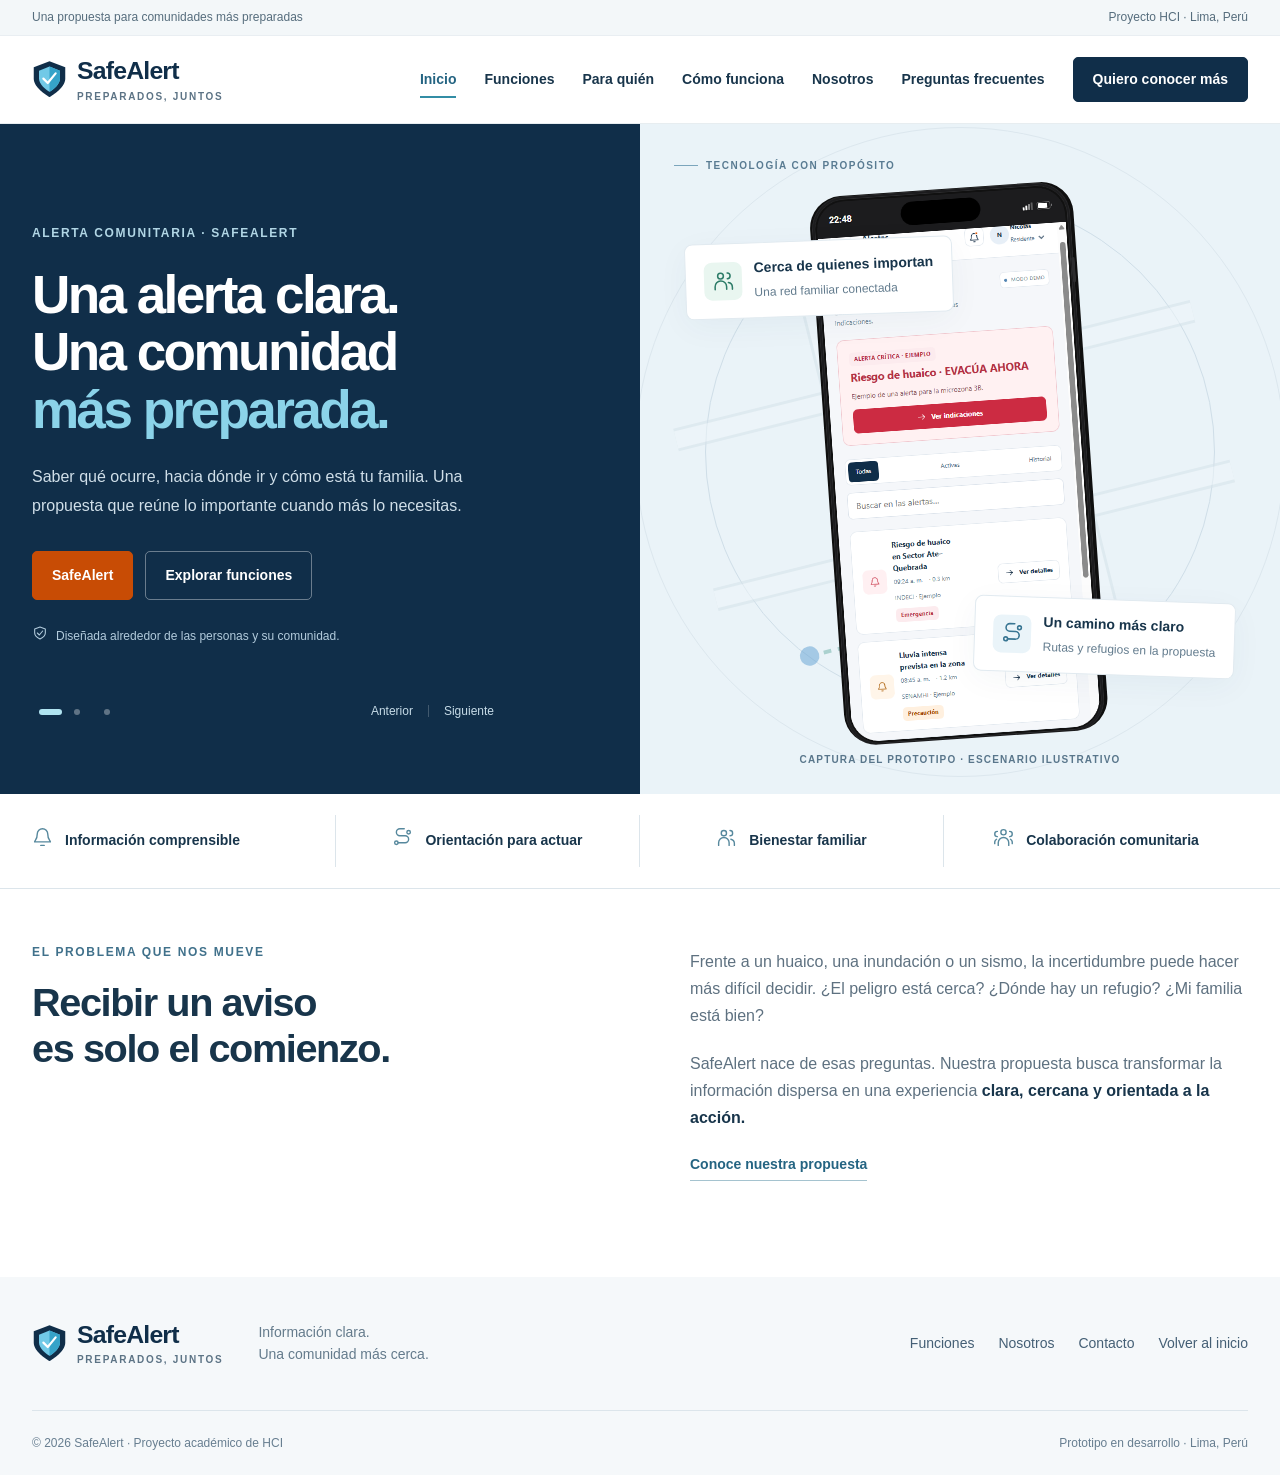
==== commit 8955c4ce: "Add files via upload" ====
--- a/index.html
+++ b/index.html
@@ -1,103 +1,1108 @@
 <!doctype html>
 <html lang="es">
-<head>
-  <meta charset="UTF-8">
-  <meta name="viewport" content="width=device-width, initial-scale=1.0">
-  <meta name="theme-color" content="#102e49">
-  <meta name="description" content="Conoce SafeAlert: una propuesta de alerta comunitaria que conecta información clara, rutas de evacuación y seguridad familiar en Lima.">
-  <title>SafeAlert · Preparados, juntos</title>
-  <link rel="icon" type="image/svg+xml" href="assets/safealert.svg">
-  <link rel="stylesheet" href="styles.css">
-  <script src="script.js" defer></script>
-</head>
-<body>
-  <a class="skip-link" href="#contenido">Saltar al contenido</a>
-  <div class="utility-bar"><div class="container utility-inner"><span>Una propuesta para comunidades más preparadas</span><span>Proyecto HCI · Lima, Perú</span></div></div>
-  <header class="site-header">
-    <div class="container header-inner">
-      <a class="brand" href="#inicio" aria-label="SafeAlert, inicio"><img src="assets/safealert.svg" width="38" height="42" alt=""><span>SafeAlert<small>PREPARADOS, JUNTOS</small></span></a>
-      <button class="menu-toggle" id="menu-toggle" type="button" aria-label="Abrir menú" aria-expanded="false" aria-controls="main-nav"><span></span><span></span><span></span></button>
-      <nav class="main-nav" id="main-nav" aria-label="Navegación principal">
-        <a href="#inicio" aria-current="page">Inicio</a><a href="#funciones">Funciones</a><a href="#para-quien">Para quién</a><a href="#como-funciona">Cómo funciona</a><a href="#nosotros">Nosotros</a><a href="#preguntas">Preguntas frecuentes</a><a href="#contacto" class="button button-small">Quiero conocer más</a>
+  <head>
+    <meta charset="UTF-8" />
+    <meta name="viewport" content="width=device-width, initial-scale=1.0" />
+    <meta name="theme-color" content="#102e49" />
+    <meta
+      name="description"
+      content="Conoce SafeAlert: una propuesta de alerta comunitaria que conecta información clara, rutas de evacuación y seguridad familiar en Lima."
+    />
+    <title>SafeAlert · Preparados, juntos</title>
+    <link rel="icon" type="image/svg+xml" href="assets/safealert.svg" />
+    <link rel="stylesheet" href="styles.css" />
+    <script src="script.js" defer></script>
+  </head>
+  <body>
+    <a class="skip-link" href="#contenido">Saltar al contenido</a>
+    <div class="utility-bar">
+      <div class="container utility-inner">
+        <span>Una propuesta para comunidades más preparadas</span
+        ><span>Proyecto HCI · Lima, Perú</span>
+      </div>
+    </div>
+    <header class="site-header">
+      <div class="container header-inner">
+        <a class="brand" href="#inicio" aria-label="SafeAlert, inicio"
+          ><img src="assets/safealert.svg" width="38" height="42" alt="" /><span
+            >SafeAlert<small>PREPARADOS, JUNTOS</small></span
+          ></a
+        >
+        <button
+          class="menu-toggle"
+          id="menu-toggle"
+          type="button"
+          aria-label="Abrir menú"
+          aria-expanded="false"
+          aria-controls="main-nav"
+        >
+          <span></span><span></span><span></span>
+        </button>
+        <nav class="main-nav" id="main-nav" aria-label="Navegación principal">
+          <a href="#inicio" aria-current="page">Inicio</a
+          ><a href="#funciones">Funciones</a><a href="#para-quien">Para quién</a
+          ><a href="#como-funciona">Cómo funciona</a
+          ><a href="#nosotros">Nosotros</a
+          ><a href="#preguntas">Preguntas frecuentes</a
+          ><a href="#contacto" class="button button-small"
+            >Quiero conocer más</a
+          >
+        </nav>
+      </div>
+    </header>
+
+    <main id="contenido" tabindex="-1">
+      <nav
+        class="page-navigation container"
+        id="page-navigation"
+        aria-label="Regresar y ubicación actual"
+        hidden
+      >
+        <div class="page-return">
+          <button type="button" id="back-view">Volver</button
+          ><a href="#inicio">Volver al inicio</a>
+        </div>
+        <span id="current-view-label"></span>
       </nav>
-    </div>
-  </header>
+      <p class="sr-only" id="view-announcement" aria-live="polite"></p>
+      <section
+        class="hero"
+        id="inicio"
+        data-view="inicio"
+        aria-labelledby="hero-title"
+      >
+        <div class="hero-copy">
+          <div class="hero-copy-inner">
+            <span class="eyebrow light">ALERTA COMUNITARIA · SAFEALERT</span>
+            <h1 id="hero-title" tabindex="-1">
+              Una alerta clara.<br />Una comunidad<br /><span
+                >más preparada.</span
+              >
+            </h1>
+            <p id="hero-description">
+              Saber qué ocurre, hacia dónde ir y cómo está tu familia. Una
+              propuesta que reúne lo importante cuando más lo necesitas.
+            </p>
+            <div class="hero-actions">
+              <a class="button button-orange" href="/SafeAlert.html"
+                >SafeAlert</a
+              ><a class="button button-outline" href="#funciones"
+                >Explorar funciones</a
+              >
+            </div>
+            <div class="hero-note">
+              <span class="line-icon" data-icon="shield"></span
+              ><span>Diseñada alrededor de las personas y su comunidad.</span>
+            </div>
+            <div
+              class="hero-carousel"
+              role="group"
+              aria-label="Mensajes de presentación"
+            >
+              <div class="slide-dots">
+                <button
+                  class="slide-dot active"
+                  type="button"
+                  data-slide="0"
+                  aria-label="Ver presentación de alertas"
+                  aria-pressed="true"
+                ></button
+                ><button
+                  class="slide-dot"
+                  type="button"
+                  data-slide="1"
+                  aria-label="Ver presentación de familia"
+                  aria-pressed="false"
+                ></button
+                ><button
+                  class="slide-dot"
+                  type="button"
+                  data-slide="2"
+                  aria-label="Ver presentación de rutas"
+                  aria-pressed="false"
+                ></button>
+              </div>
+              <div class="slide-controls">
+                <button
+                  type="button"
+                  id="previous-slide"
+                  aria-label="Mensaje anterior"
+                >
+                  Anterior</button
+                ><span aria-hidden="true"></span
+                ><button
+                  type="button"
+                  id="next-slide"
+                  aria-label="Mensaje siguiente"
+                >
+                  Siguiente
+                </button>
+              </div>
+            </div>
+            <p class="sr-only" id="slide-announcement" aria-live="polite"></p>
+          </div>
+        </div>
+        <div class="hero-visual">
+          <div class="visual-caption">
+            <span class="tiny-rule"></span>TECNOLOGÍA CON PROPÓSITO
+          </div>
+          <div class="orbit orbit-one" aria-hidden="true"></div>
+          <div class="orbit orbit-two" aria-hidden="true"></div>
+          <div class="map-decoration" aria-hidden="true">
+            <svg viewBox="0 0 620 620" fill="none">
+              <path
+                d="M30 220H580M30 390H580M200 60V560M420 60V560"
+                stroke="currentColor"
+                stroke-width="24"
+              />
+              <path
+                d="M30 220H580M30 390H580M200 60V560M420 60V560"
+                stroke="#eff6fa"
+                stroke-width="18"
+              />
+              <path
+                d="M110 470H200V220H420V130"
+                stroke="#78b7ae"
+                stroke-width="4"
+                stroke-dasharray="8 7"
+              />
+              <circle cx="110" cy="470" r="10" fill="#6ca7d6" />
+              <circle cx="420" cy="130" r="10" fill="#77bda5" />
+            </svg>
+          </div>
+          <div class="floating-card card-family">
+            <span class="feature-icon mint" data-icon="family"></span>
+            <div>
+              <strong>Cerca de quienes importan</strong
+              ><span>Una red familiar conectada</span>
+            </div>
+          </div>
+          <div class="hero-phone capture-phone">
+            <img
+              id="hero-product-image"
+              src="Images/ALERTAS.png"
+              alt="Captura móvil del centro de alertas de SafeAlert con un aviso y sus indicaciones de ejemplo"
+              width="469"
+              height="936"
+              fetchpriority="high"
+            />
+          </div>
+          <div class="floating-card card-route">
+            <span class="feature-icon sky" data-icon="route"></span>
+            <div>
+              <strong>Un camino más claro</strong
+              ><span>Rutas y refugios en la propuesta</span>
+            </div>
+          </div>
+          <span class="prototype-label"
+            >CAPTURA DEL PROTOTIPO · ESCENARIO ILUSTRATIVO</span
+          >
+        </div>
+      </section>
 
-  <main id="contenido" tabindex="-1">
-    <nav class="page-navigation container" id="page-navigation" aria-label="Regresar y ubicación actual" hidden><div class="page-return"><button type="button" id="back-view">Volver</button><a href="#inicio">Volver al inicio</a></div><span id="current-view-label"></span></nav>
-    <p class="sr-only" id="view-announcement" aria-live="polite"></p>
-    <section class="hero" id="inicio" data-view="inicio" aria-labelledby="hero-title">
-      <div class="hero-copy">
-        <div class="hero-copy-inner">
-          <span class="eyebrow light">ALERTA COMUNITARIA · SAFEALERT</span>
-          <h1 id="hero-title" tabindex="-1">Una alerta clara.<br>Una comunidad<br><span>más preparada.</span></h1>
-          <p id="hero-description">Saber qué ocurre, hacia dónde ir y cómo está tu familia. Una propuesta que reúne lo importante cuando más lo necesitas.</p>
-          <div class="hero-actions"><a class="button button-orange" href="#contacto">Quiero conocer SafeAlert</a><a class="button button-outline" href="#funciones">Explorar funciones</a></div>
-          <div class="hero-note"><span class="line-icon" data-icon="shield"></span><span>Diseñada alrededor de las personas y su comunidad.</span></div>
-          <div class="hero-carousel" role="group" aria-label="Mensajes de presentación"><div class="slide-dots"><button class="slide-dot active" type="button" data-slide="0" aria-label="Ver presentación de alertas" aria-pressed="true"></button><button class="slide-dot" type="button" data-slide="1" aria-label="Ver presentación de familia" aria-pressed="false"></button><button class="slide-dot" type="button" data-slide="2" aria-label="Ver presentación de rutas" aria-pressed="false"></button></div><div class="slide-controls"><button type="button" id="previous-slide" aria-label="Mensaje anterior">Anterior</button><span aria-hidden="true"></span><button type="button" id="next-slide" aria-label="Mensaje siguiente">Siguiente</button></div></div>
-          <p class="sr-only" id="slide-announcement" aria-live="polite"></p>
+      <div class="promise-strip" data-view="inicio">
+        <div class="container promise-inner">
+          <div>
+            <span data-icon="bell"></span><span>Información comprensible</span>
+          </div>
+          <div>
+            <span data-icon="route"></span><span>Orientación para actuar</span>
+          </div>
+          <div>
+            <span data-icon="family"></span><span>Bienestar familiar</span>
+          </div>
+          <div>
+            <span data-icon="community"></span
+            ><span>Colaboración comunitaria</span>
+          </div>
         </div>
       </div>
-      <div class="hero-visual">
-        <div class="visual-caption"><span class="tiny-rule"></span>TECNOLOGÍA CON PROPÓSITO</div>
-        <div class="orbit orbit-one" aria-hidden="true"></div><div class="orbit orbit-two" aria-hidden="true"></div>
-        <div class="map-decoration" aria-hidden="true"><svg viewBox="0 0 620 620" fill="none"><path d="M30 220H580M30 390H580M200 60V560M420 60V560" stroke="currentColor" stroke-width="24"/><path d="M30 220H580M30 390H580M200 60V560M420 60V560" stroke="#eff6fa" stroke-width="18"/><path d="M110 470H200V220H420V130" stroke="#78b7ae" stroke-width="4" stroke-dasharray="8 7"/><circle cx="110" cy="470" r="10" fill="#6ca7d6"/><circle cx="420" cy="130" r="10" fill="#77bda5"/></svg></div>
-        <div class="floating-card card-family"><span class="feature-icon mint" data-icon="family"></span><div><strong>Cerca de quienes importan</strong><span>Una red familiar conectada</span></div></div>
-        <div class="hero-phone capture-phone"><img id="hero-product-image" src="Images/ALERTAS.png" alt="Captura móvil del centro de alertas de SafeAlert con un aviso y sus indicaciones de ejemplo" width="469" height="936" fetchpriority="high"></div>
-        <div class="floating-card card-route"><span class="feature-icon sky" data-icon="route"></span><div><strong>Un camino más claro</strong><span>Rutas y refugios en la propuesta</span></div></div>
-        <span class="prototype-label">CAPTURA DEL PROTOTIPO · ESCENARIO ILUSTRATIVO</span>
+
+      <section
+        data-view="inicio"
+        class="section problem-section"
+        aria-labelledby="problem-title"
+      >
+        <div class="container problem-layout">
+          <div>
+            <span class="eyebrow">EL PROBLEMA QUE NOS MUEVE</span>
+            <h2 id="problem-title">
+              Recibir un aviso<br />es solo el comienzo.
+            </h2>
+          </div>
+          <div class="problem-copy">
+            <p>
+              Frente a un huaico, una inundación o un sismo, la incertidumbre
+              puede hacer más difícil decidir. ¿El peligro está cerca? ¿Dónde
+              hay un refugio? ¿Mi familia está bien?
+            </p>
+            <p>
+              SafeAlert nace de esas preguntas. Nuestra propuesta busca
+              transformar la información dispersa en una experiencia
+              <strong>clara, cercana y orientada a la acción.</strong>
+            </p>
+            <a href="#como-funciona" class="text-link"
+              >Conoce nuestra propuesta</a
+            >
+          </div>
+        </div>
+      </section>
+
+      <section
+        class="section features-section"
+        id="funciones"
+        data-view="funciones"
+        aria-labelledby="features-title"
+      >
+        <div class="container">
+          <div class="section-heading">
+            <div>
+              <span class="eyebrow">LO IMPORTANTE, EN UN SOLO LUGAR</span>
+              <h1 class="view-title" id="features-title" tabindex="-1">
+                Pensada para acompañarte.
+              </h1>
+            </div>
+            <p>
+              Funciones que responden a necesidades identificadas en la
+              investigación con residentes, personas en tránsito y personal de
+              respuesta.
+            </p>
+          </div>
+          <div class="product-stories">
+            <article class="feature-story">
+              <div class="story-copy">
+                <span class="feature-icon sky" data-icon="devices"></span
+                ><span class="eyebrow">UNA VISTA GENERAL</span>
+                <h2>Lo importante,<br />desde el inicio.</h2>
+                <p>
+                  La propuesta reúne alertas, refugios, estado familiar y
+                  reportes para que puedas reconocer qué revisar sin recorrer
+                  menús complejos.
+                </p>
+                <ul class="check-list">
+                  <li>Reconoce el estado de tu zona de referencia.</li>
+                  <li>Encuentra accesos claros a las acciones principales.</li>
+                  <li>
+                    Consulta la información de tu comunidad en un mismo lugar.
+                  </li>
+                </ul>
+                <a class="text-link" href="#prototipo">Conocer el prototipo</a>
+              </div>
+              <figure class="story-figure">
+                <button
+                  class="capture-button"
+                  type="button"
+                  data-preview="Images/Vista-General.png"
+                  data-preview-title="Vista general de SafeAlert"
+                  aria-label="Ampliar captura de la vista general"
+                >
+                  <img
+                    src="Images/Vista-General.png"
+                    alt="Pantalla de inicio de SafeAlert con resumen de riesgo, refugios, familiares y reportes"
+                    width="466"
+                    height="951"
+                    loading="lazy"
+                  />
+                </button>
+                <figcaption>Vista general del prototipo</figcaption>
+              </figure>
+            </article>
+            <article class="feature-story">
+              <div class="story-copy">
+                <span class="feature-icon sky" data-icon="bell"></span
+                ><span class="eyebrow">ALERTAS COMPRENSIBLES</span>
+                <h2>Un aviso que puedas<br />entender y consultar.</h2>
+                <p>
+                  Conocer el peligro es el primer paso. SafeAlert plantea avisos
+                  por microzona que expliquen el nivel de riesgo y acerquen una
+                  indicación concreta.
+                </p>
+                <ul class="check-list">
+                  <li>Distingue avisos de emergencia y precaución.</li>
+                  <li>
+                    Consulta los detalles del escenario y sus indicaciones.
+                  </li>
+                  <li>Encuentra la información con filtros y búsqueda.</li>
+                </ul>
+                <p class="story-benefit">
+                  Menos dudas al leer el aviso. Más claridad sobre el siguiente
+                  paso.
+                </p>
+              </div>
+              <figure class="story-figure">
+                <button
+                  class="capture-button"
+                  type="button"
+                  data-preview="Images/ALERTAS.png"
+                  data-preview-title="Centro de alertas de SafeAlert"
+                  aria-label="Ampliar captura de alertas"
+                >
+                  <img
+                    src="Images/ALERTAS.png"
+                    alt="Centro de alertas del prototipo con riesgo de huaico, niveles de aviso y filtros"
+                    width="469"
+                    height="936"
+                    loading="lazy"
+                  />
+                </button>
+                <figcaption>
+                  Centro de alertas · Escenario de ejemplo
+                </figcaption>
+              </figure>
+            </article>
+            <article class="feature-story route-story">
+              <div class="story-copy">
+                <span class="feature-icon mint" data-icon="route"></span
+                ><span class="eyebrow">DEL MAPA A LAS INDICACIONES</span>
+                <h2>Ubica tu camino.<br />Comprende cómo seguirlo.</h2>
+                <p>
+                  La orientación se presenta en dos partes complementarias: el
+                  mapa permite reconocer el recorrido; las indicaciones muestran
+                  las distancias y los pasos de la guía.
+                </p>
+                <ul class="check-list">
+                  <li>
+                    Identifica la posición, la ruta y el refugio de referencia.
+                  </li>
+                  <li>
+                    Consulta la siguiente indicación y la distancia mostrada.
+                  </li>
+                  <li>Conoce cómo se plantea una alternativa ante bloqueos.</li>
+                </ul>
+                <p class="story-benefit">
+                  Una propuesta pensada también para quienes están en una zona
+                  que no conocen.
+                </p>
+              </div>
+              <div class="route-captures">
+                <figure class="story-figure">
+                  <button
+                    class="capture-button"
+                    type="button"
+                    data-preview="Images/Ruta-evacuacion-1.png"
+                    data-preview-title="Evacuación: mapa y refugio"
+                    aria-label="Ampliar captura del mapa de evacuación"
+                  >
+                    <img
+                      src="Images/Ruta-evacuacion-1.png"
+                      alt="Mapa ilustrativo de evacuación con posición, zona de riesgo, refugio y recorrido verde"
+                      width="488"
+                      height="922"
+                      loading="lazy"
+                    />
+                  </button>
+                  <figcaption>El mapa te ubica</figcaption>
+                </figure>
+                <figure class="story-figure">
+                  <button
+                    class="capture-button"
+                    type="button"
+                    data-preview="Images/Ruta-evacuacion-2.png"
+                    data-preview-title="Evacuación: pasos y distancias"
+                    aria-label="Ampliar captura de pasos y distancias"
+                  >
+                    <img
+                      src="Images/Ruta-evacuacion-2.png"
+                      alt="Guía de evacuación del prototipo con indicación de 450 metros y pasos del recorrido"
+                      width="478"
+                      height="972"
+                      loading="lazy"
+                    />
+                  </button>
+                  <figcaption>Los pasos te orientan</figcaption>
+                </figure>
+              </div>
+            </article>
+            <article class="feature-story">
+              <div class="story-copy">
+                <span class="feature-icon peach" data-icon="family"></span
+                ><span class="eyebrow">TU RED FAMILIAR</span>
+                <h2>Las personas que importan,<br />en un espacio cercano.</h2>
+                <p>
+                  En una emergencia, la preocupación también está en saber de
+                  los tuyos. El diseño propone una red de contactos y estados
+                  familiares fácil de consultar.
+                </p>
+                <ul class="check-list">
+                  <li>Organiza a tus contactos de confianza.</li>
+                  <li>Reconoce el estado mostrado para cada familiar.</li>
+                  <li>Conoce la propuesta de comunicar “Estoy a salvo”.</li>
+                </ul>
+                <p class="story-benefit">
+                  La tranquilidad familiar forma parte de la experiencia que
+                  queremos construir.
+                </p>
+              </div>
+              <figure class="story-figure">
+                <button
+                  class="capture-button"
+                  type="button"
+                  data-preview="Images/Familiares.png"
+                  data-preview-title="Red familiar de SafeAlert"
+                  aria-label="Ampliar captura de familiares"
+                >
+                  <img
+                    src="Images/Familiares.png"
+                    alt="Pantalla de la red familiar del prototipo con contactos y sus estados de ejemplo"
+                    width="525"
+                    height="954"
+                    loading="lazy"
+                  />
+                </button>
+                <figcaption>Red familiar · Datos ilustrativos</figcaption>
+              </figure>
+            </article>
+            <article class="feature-story">
+              <div class="story-copy">
+                <span class="feature-icon lavender" data-icon="report"></span
+                ><span class="eyebrow">PARTICIPACIÓN DE LA COMUNIDAD</span>
+                <h2>
+                  Lo que observas puede<br />convertirse en información útil.
+                </h2>
+                <p>
+                  SafeAlert plantea un reporte organizado para describir
+                  incidentes, señalar su ubicación de referencia y facilitar su
+                  posterior revisión.
+                </p>
+                <ul class="check-list">
+                  <li>Selecciona el tipo de incidente.</li>
+                  <li>Describe qué ocurre y dónde lo observas.</li>
+                  <li>Consulta el estado de verificación del reporte.</li>
+                </ul>
+                <p class="story-benefit">
+                  Una comunidad que participa necesita canales claros para
+                  compartir información.
+                </p>
+              </div>
+              <figure class="story-figure">
+                <button
+                  class="capture-button"
+                  type="button"
+                  data-preview="Images/Reporte-Incidente.png"
+                  data-preview-title="Reporte de incidentes en SafeAlert"
+                  aria-label="Ampliar captura del formulario de incidentes"
+                >
+                  <img
+                    src="Images/Reporte-Incidente.png"
+                    alt="Formulario del prototipo para indicar tipo de incidente, ubicación, descripción y evidencia"
+                    width="529"
+                    height="943"
+                    loading="lazy"
+                  />
+                </button>
+                <figcaption>Formulario de reporte del prototipo</figcaption>
+              </figure>
+            </article>
+            <article class="feature-story">
+              <div class="story-copy">
+                <span class="feature-icon mint" data-icon="shield"></span
+                ><span class="eyebrow">REVISIÓN Y COORDINACIÓN</span>
+                <h2>La comunidad informa.<br />El equipo revisa.</h2>
+                <p>
+                  La experiencia de Serenazgo propone organizar reportes y
+                  distinguir sus estados para apoyar la revisión de la
+                  información antes de actuar.
+                </p>
+                <ul class="check-list">
+                  <li>Consulta los incidentes registrados.</li>
+                  <li>Diferencia reportes sin verificar y verificados.</li>
+                  <li>Conoce el cambio de estado durante la atención.</li>
+                </ul>
+                <a class="text-link" href="#para-quien"
+                  >Conocer los públicos de SafeAlert</a
+                >
+              </div>
+              <figure class="story-figure">
+                <button
+                  class="capture-button"
+                  type="button"
+                  data-preview="Images/Panel-serenazgo ConfirmandoReportes.png"
+                  data-preview-title="Revisión de reportes: Serenazgo"
+                  aria-label="Ampliar captura de la revisión de reportes"
+                >
+                  <img
+                    src="Images/Panel-serenazgo ConfirmandoReportes.png"
+                    alt="Captura del prototipo de Serenazgo mostrando reportes y un selector de estado de atención"
+                    width="517"
+                    height="980"
+                    loading="lazy"
+                  />
+                </button>
+                <figcaption>
+                  Serenazgo · Revisión de reportes de ejemplo
+                </figcaption>
+              </figure>
+            </article>
+          </div>
+          <p class="section-footnote">
+            SafeAlert es un proyecto académico en fase de prototipo. Estas son
+            las capacidades planteadas para la solución.
+          </p>
+        </div>
+      </section>
+
+      <section
+        class="section audience-section"
+        id="para-quien"
+        data-view="para-quien"
+        aria-labelledby="audience-title"
+      >
+        <div class="container">
+          <div class="section-heading centered">
+            <span class="eyebrow"
+              >DISTINTAS NECESIDADES. UNA MISMA COMUNIDAD.</span
+            >
+            <h1 class="view-title" id="audience-title" tabindex="-1">
+              Una propuesta que te tiene en cuenta.
+            </h1>
+            <p>
+              La seguridad se construye conectando a quienes viven, transitan y
+              cuidan una zona.
+            </p>
+          </div>
+          <div
+            class="audience-tabs"
+            role="tablist"
+            aria-label="Públicos de SafeAlert"
+          >
+            <button
+              type="button"
+              role="tab"
+              id="tab-familias"
+              aria-controls="panel-familias"
+              aria-selected="true"
+              tabindex="0"
+              data-audience="familias"
+            >
+              <span data-icon="home"></span>Familias y residentes</button
+            ><button
+              type="button"
+              role="tab"
+              id="tab-visitantes"
+              aria-controls="panel-visitantes"
+              aria-selected="false"
+              tabindex="-1"
+              data-audience="visitantes"
+            >
+              <span data-icon="compass"></span>Personas en tránsito</button
+            ><button
+              type="button"
+              role="tab"
+              id="tab-instituciones"
+              aria-controls="panel-instituciones"
+              aria-selected="false"
+              tabindex="-1"
+              data-audience="instituciones"
+            >
+              <span data-icon="shield"></span>Serenazgo y Defensa Civil
+            </button>
+          </div>
+          <div
+            class="audience-panel"
+            role="tabpanel"
+            id="panel-familias"
+            aria-labelledby="tab-familias"
+            tabindex="0"
+          >
+            <div class="audience-copy">
+              <span class="eyebrow"
+                >PARA QUIENES LLAMAN HOGAR A SU COMUNIDAD</span
+              >
+              <h3>
+                Más claridad para ti.<br />Más tranquilidad para tu familia.
+              </h3>
+              <p>
+                Cuando una emergencia afecta tu entorno, necesitas información
+                cercana y un camino claro para cuidar a los tuyos.
+              </p>
+              <ul class="check-list">
+                <li>Comprende los avisos de tu microzona.</li>
+                <li>Identifica rutas y refugios de referencia.</li>
+                <li>Conoce la propuesta de estados familiares.</li>
+              </ul>
+              <a class="text-link" href="#contacto">Me interesa SafeAlert</a>
+            </div>
+            <div class="audience-visual capture-board">
+              <span class="image-label">CAPTURA DEL PROTOTIPO · FAMILIARES</span
+              ><img
+                src="Images/Familiares.png"
+                alt="Red familiar del prototipo con contactos de confianza"
+                width="525"
+                height="954"
+                loading="lazy"
+              />
+            </div>
+          </div>
+          <div
+            class="audience-panel"
+            role="tabpanel"
+            id="panel-visitantes"
+            aria-labelledby="tab-visitantes"
+            tabindex="0"
+            hidden
+          >
+            <div class="audience-copy">
+              <span class="eyebrow">PARA QUIENES ESTÁN DE PASO</span>
+              <h3>
+                No conocer la zona<br />no debería dejarte sin orientación.
+              </h3>
+              <p>
+                Trabajadores, comerciantes, conductores y visitantes también
+                necesitan saber hacia dónde dirigirse cuando ocurre una
+                emergencia.
+              </p>
+              <ul class="check-list">
+                <li>Identifica el recorrido hacia un refugio.</li>
+                <li>Ubícate con referencias visuales sencillas.</li>
+                <li>Conoce las alternativas previstas ante bloqueos.</li>
+              </ul>
+              <a class="text-link" href="#contacto">Quiero saber más</a>
+            </div>
+            <div class="audience-visual capture-board">
+              <span class="image-label">CAPTURA DEL PROTOTIPO · EVACUACIÓN</span
+              ><img
+                src="Images/Ruta-evacuacion-1.png"
+                alt="Mapa del recorrido de evacuación de ejemplo"
+                width="488"
+                height="922"
+                loading="lazy"
+              />
+            </div>
+          </div>
+          <div
+            class="audience-panel"
+            role="tabpanel"
+            id="panel-instituciones"
+            aria-labelledby="tab-instituciones"
+            tabindex="0"
+            hidden
+          >
+            <div class="audience-copy">
+              <span class="eyebrow">PARA QUIENES COORDINAN LA RESPUESTA</span>
+              <h3>
+                Información organizada.<br />Una respuesta mejor coordinada.
+              </h3>
+              <p>
+                La propuesta reúne reportes ciudadanos para apoyar su revisión y
+                el seguimiento de la atención.
+              </p>
+              <ul class="check-list">
+                <li>Revisa reportes por estado de verificación.</li>
+                <li>Consulta su tipo y ubicación de referencia.</li>
+                <li>Distingue incidentes pendientes y resueltos.</li>
+              </ul>
+              <a class="text-link" href="#contacto"
+                >Conocer la propuesta institucional</a
+              >
+            </div>
+            <div class="audience-visual capture-board">
+              <span class="image-label">CAPTURA DEL PROTOTIPO · SERENAZGO</span
+              ><img
+                src="Images/Panel-serenazgo ConfirmandoReportes.png"
+                alt="Revisión de reportes del prototipo con opciones para actualizar su estado"
+                width="517"
+                height="980"
+                loading="lazy"
+              />
+            </div>
+          </div>
+        </div>
+      </section>
+
+      <section
+        class="section how-section"
+        id="como-funciona"
+        data-view="como-funciona"
+        aria-labelledby="how-title"
+      >
+        <div class="container">
+          <div class="section-heading centered">
+            <span class="eyebrow">DEL AVISO A UNA ACCIÓN COMPRENSIBLE</span>
+            <h1 class="view-title" id="how-title" tabindex="-1">
+              Recibe. Comprende. Actúa.
+            </h1>
+            <p>
+              Así plantea SafeAlert una experiencia con menos dudas y más
+              orientación.
+            </p>
+          </div>
+          <div class="steps-grid">
+            <article>
+              <span class="step-icon" data-icon="bell"></span>
+              <h3>Recibe información cercana</h3>
+              <p>
+                La propuesta comienza con una alerta vinculada a tu zona y al
+                contexto de la emergencia.
+              </p>
+            </article>
+            <article>
+              <span class="step-icon" data-icon="message"></span>
+              <h3>Comprende qué sucede</h3>
+              <p>
+                Consulta el nivel de riesgo y la indicación sugerida en un
+                lenguaje sencillo, con apoyo visual.
+              </p>
+            </article>
+            <article>
+              <span class="step-icon" data-icon="route"></span>
+              <h3>Encuentra el siguiente paso</h3>
+              <p>
+                Explora la ruta de evacuación, identifica el refugio y conoce
+                cómo comunicar tu estado familiar.
+              </p>
+            </article>
+          </div>
+        </div>
+      </section>
+
+      <section
+        class="section prototype-section"
+        id="prototipo"
+        data-view="prototipo"
+        aria-labelledby="prototype-title"
+      >
+        <div class="container prototype-layout">
+          <div class="prototype-copy">
+            <span class="eyebrow">DEL DISEÑO A LA EXPERIENCIA</span>
+            <h1 class="view-title" id="prototype-title" tabindex="-1">
+              Conoce SafeAlert<br />más de cerca.
+            </h1>
+            <p>
+              Las capturas muestran el prototipo del equipo. Puedes conocer sus
+              pantallas en la vista de funciones o abrir la demostración para
+              explorar la experiencia.
+            </p>
+            <div class="prototype-links">
+              <a class="button" href="#funciones">Explorar las capturas</a
+              ><a
+                class="text-link"
+                href="../SafeAlert/index.html"
+                target="_blank"
+                rel="noopener"
+                >Abrir prototipo de escritorio</a
+              >
+            </div>
+            <p class="small-note">
+              La demostración de escritorio se abre por separado. Sus datos y
+              recorridos son ilustrativos.
+            </p>
+          </div>
+          <div class="mobile-showcase capture-board">
+            <div class="showcase-top">
+              <span>EL PROTOTIPO DEL EQUIPO</span><span>WEB + MÓVIL</span>
+            </div>
+            <button
+              class="preview-image"
+              type="button"
+              data-preview="Images/Vista-General.png"
+              data-preview-title="Vista general de SafeAlert"
+              aria-label="Ampliar la vista general del prototipo"
+            >
+              <img
+                src="Images/Vista-General.png"
+                alt="Captura del inicio del prototipo con información de la zona y accesos a sus funciones"
+                width="466"
+                height="951"
+                loading="lazy"
+              />
+            </button>
+          </div>
+        </div>
+      </section>
+
+      <section
+        class="section about-section"
+        id="nosotros"
+        data-view="nosotros"
+        aria-labelledby="about-title"
+      >
+        <div class="container about-layout">
+          <div>
+            <span class="eyebrow">DETRÁS DE SAFEALERT</span>
+            <h1 class="view-title" id="about-title" tabindex="-1">
+              Un equipo.<br />Una idea en común.
+            </h1>
+            <p>
+              Somos estudiantes de Ingeniería de Software e Ingeniería de
+              Sistemas de Información de la UPC. Desarrollamos SafeAlert como
+              proyecto del curso HCI for UX Design.
+            </p>
+            <p>
+              Investigamos necesidades de las personas para diseñar una
+              propuesta de alerta comunitaria más comprensible, accesible y
+              cercana al contexto de Lima.
+            </p>
+          </div>
+          <div class="team-panel">
+            <span class="eyebrow">EL EQUIPO</span>
+            <ul class="team-list">
+              <li><span>DA</span>Diego Arredondo</li>
+              <li><span>MC</span>Micael Catay</li>
+              <li><span>JD</span>José Camilo Dulanto</li>
+              <li><span>NF</span>Nicolás Fuentes</li>
+              <li><span>CJ</span>Carlos Jaulis</li>
+              <li><span>SM</span>Sebastián Martínez</li>
+            </ul>
+            <p>Investigación de usuarios · Diseño UX/UI · Prototipado</p>
+          </div>
+        </div>
+      </section>
+
+      <section
+        class="section faq-section"
+        id="preguntas"
+        data-view="preguntas"
+        aria-labelledby="faq-title"
+      >
+        <div class="container faq-layout">
+          <div>
+            <span class="eyebrow">RESOLVAMOS TUS DUDAS</span>
+            <h1 class="view-title" id="faq-title" tabindex="-1">
+              Antes de dar<br />el siguiente paso.
+            </h1>
+            <p>Conoce el propósito y el estado actual de SafeAlert.</p>
+            <a href="#contacto" class="text-link">Tengo otra consulta</a>
+          </div>
+          <div class="faq-list">
+            <details open>
+              <summary>
+                ¿Qué es SafeAlert?<span aria-hidden="true"></span>
+              </summary>
+              <p>
+                Es una propuesta de sistema de alerta comunitaria geolocalizada.
+                Busca reunir avisos comprensibles, orientación de evacuación y
+                herramientas de comunicación familiar para residentes, población
+                flotante y equipos de respuesta.
+              </p>
+            </details>
+            <details>
+              <summary>
+                ¿SafeAlert ya está disponible para descargar?<span
+                  aria-hidden="true"
+                ></span>
+              </summary>
+              <p>
+                El proyecto se encuentra en fase de prototipo académico. Puedes
+                conocer sus diseños y explorar una demostración de escritorio.
+                Esta página no ofrece una aplicación final para descargar.
+              </p>
+            </details>
+            <details>
+              <summary>
+                ¿Para quién está pensada la propuesta?<span
+                  aria-hidden="true"
+                ></span>
+              </summary>
+              <p>
+                Para familias que viven en zonas de riesgo, personas que
+                trabajan o transitan por lugares poco conocidos y personal de
+                Serenazgo, Defensa Civil o centros de operaciones de emergencia.
+              </p>
+            </details>
+            <details>
+              <summary>
+                ¿Cómo se plantea su uso con poca conexión?<span
+                  aria-hidden="true"
+                ></span>
+              </summary>
+              <p>
+                El diseño contempla información esencial y mapas precargados
+                para reducir la dependencia de datos móviles. La navegación
+                offline real y la sincronización con autoridades son capacidades
+                planteadas que requieren desarrollo y validación.
+              </p>
+            </details>
+            <details>
+              <summary>
+                ¿Esta página emite alertas reales o solicita rescates?<span
+                  aria-hidden="true"
+                ></span>
+              </summary>
+              <p>
+                No. Esta landing presenta el proyecto y sus prototipos. No está
+                conectada a sistemas oficiales de alertas ni a servicios de
+                emergencia. Las pantallas muestran escenarios ilustrativos.
+              </p>
+            </details>
+            <details>
+              <summary>
+                ¿Cómo puedo conocer más del proyecto?<span
+                  aria-hidden="true"
+                ></span>
+              </summary>
+              <p>
+                Revisa sus funciones, explora las pantallas del prototipo y
+                utiliza el formulario de demostración de esta página para probar
+                una solicitud de información. El formulario valida tus datos,
+                pero no realiza un envío real.
+              </p>
+            </details>
+          </div>
+        </div>
+      </section>
+
+      <section
+        class="section contact-section"
+        id="contacto"
+        data-view="contacto"
+        aria-labelledby="contact-title"
+      >
+        <div class="container contact-layout">
+          <div class="contact-copy">
+            <span class="eyebrow light">EL PRIMER PASO ES CONOCERNOS</span>
+            <h1 class="view-title" id="contact-title" tabindex="-1">
+              Una comunidad<br />más preparada<br /><span
+                >empieza contigo.</span
+              >
+            </h1>
+            <p>
+              ¿Te interesa la propuesta para tu familia, tu comunidad o tu
+              institución? Cuéntanos qué te gustaría conocer de SafeAlert.
+            </p>
+            <div class="contact-points">
+              <span
+                ><span data-icon="shield"></span>Una propuesta centrada en las
+                personas</span
+              ><span
+                ><span data-icon="community"></span>Construida desde la
+                investigación de usuarios</span
+              ><span
+                ><span data-icon="devices"></span>Diseño para escritorio y
+                móvil</span
+              >
+            </div>
+          </div>
+          <div class="contact-card">
+            <form id="contact-form" novalidate>
+              <h3>Conoce más de SafeAlert</h3>
+              <p class="form-intro">
+                Completa tu solicitud de información.<br /><span
+                  >Los campos con * son obligatorios.</span
+                >
+              </p>
+              <div class="form-fields">
+                <div class="field">
+                  <label for="contact-name">Nombre completo *</label
+                  ><input
+                    id="contact-name"
+                    name="name"
+                    type="text"
+                    autocomplete="name"
+                    maxlength="80"
+                    placeholder="Escribe tu nombre"
+                    required
+                    aria-describedby="name-error"
+                  /><span class="field-error" id="name-error" hidden></span>
+                </div>
+                <div class="field-row">
+                  <div class="field">
+                    <label for="contact-email">Correo electrónico *</label
+                    ><input
+                      id="contact-email"
+                      name="email"
+                      type="email"
+                      autocomplete="email"
+                      maxlength="120"
+                      placeholder="nombre@correo.com"
+                      required
+                      aria-describedby="email-error"
+                    /><span class="field-error" id="email-error" hidden></span>
+                  </div>
+                  <div class="field">
+                    <label for="contact-phone">Celular *</label
+                    ><input
+                      id="contact-phone"
+                      name="phone"
+                      type="tel"
+                      autocomplete="tel"
+                      inputmode="tel"
+                      maxlength="20"
+                      placeholder="Ej. 987 654 321"
+                      required
+                      aria-describedby="phone-error"
+                    /><span class="field-error" id="phone-error" hidden></span>
+                  </div>
+                </div>
+                <div class="field">
+                  <label for="contact-message"
+                    >¿Qué te gustaría conocer? *</label
+                  ><textarea
+                    id="contact-message"
+                    name="message"
+                    rows="3"
+                    minlength="10"
+                    maxlength="800"
+                    placeholder="Cuéntanos sobre tu interés en el proyecto…"
+                    required
+                    aria-describedby="message-error"
+                  ></textarea
+                  ><span class="field-error" id="message-error" hidden></span>
+                </div>
+                <button
+                  class="button button-orange submit-button"
+                  type="submit"
+                >
+                  Enviar solicitud de ejemplo
+                </button>
+                <p class="form-note">
+                  Formulario de demostración: valida la información y muestra
+                  una confirmación. No envía ni almacena tus datos.
+                </p>
+              </div>
+              <p class="sr-only" id="form-status" role="status"></p>
+            </form>
+            <div class="form-success" id="form-success" tabindex="-1" hidden>
+              <span class="success-icon" data-icon="check"></span
+              ><span class="eyebrow">SOLICITUD DE EJEMPLO VALIDADA</span>
+              <h3>¡Gracias, <span id="success-name"></span>!</h3>
+              <p>Completaste correctamente el formulario de SafeAlert.</p>
+              <p class="small-note">
+                Esta fue una demostración. No se enviaron ni almacenaron datos y
+                no recibirás un correo de respuesta.
+              </p>
+              <button class="button" type="button" id="new-request">
+                Volver al formulario
+              </button>
+            </div>
+          </div>
+        </div>
+      </section>
+    </main>
+
+    <footer class="site-footer">
+      <div class="container footer-main">
+        <a class="brand" href="#inicio"
+          ><img src="assets/safealert.svg" width="38" height="42" alt="" /><span
+            >SafeAlert<small>PREPARADOS, JUNTOS</small></span
+          ></a
+        >
+        <p>Información clara.<br />Una comunidad más cerca.</p>
+        <nav aria-label="Navegación del pie de página">
+          <a href="#funciones">Funciones</a><a href="#nosotros">Nosotros</a
+          ><a href="#contacto">Contacto</a
+          ><a href="#inicio">Volver al inicio</a>
+        </nav>
       </div>
-    </section>
-
-    <div class="promise-strip" data-view="inicio"><div class="container promise-inner"><div><span data-icon="bell"></span><span>Información comprensible</span></div><div><span data-icon="route"></span><span>Orientación para actuar</span></div><div><span data-icon="family"></span><span>Bienestar familiar</span></div><div><span data-icon="community"></span><span>Colaboración comunitaria</span></div></div></div>
-
-    <section data-view="inicio" class="section problem-section" aria-labelledby="problem-title">
-      <div class="container problem-layout"><div><span class="eyebrow">EL PROBLEMA QUE NOS MUEVE</span><h2 id="problem-title">Recibir un aviso<br>es solo el comienzo.</h2></div><div class="problem-copy"><p>Frente a un huaico, una inundación o un sismo, la incertidumbre puede hacer más difícil decidir. ¿El peligro está cerca? ¿Dónde hay un refugio? ¿Mi familia está bien?</p><p>SafeAlert nace de esas preguntas. Nuestra propuesta busca transformar la información dispersa en una experiencia <strong>clara, cercana y orientada a la acción.</strong></p><a href="#como-funciona" class="text-link">Conoce nuestra propuesta</a></div></div>
-    </section>
-
-    <section class="section features-section" id="funciones" data-view="funciones" aria-labelledby="features-title">
-      <div class="container">
-        <div class="section-heading"><div><span class="eyebrow">LO IMPORTANTE, EN UN SOLO LUGAR</span><h1 class="view-title" id="features-title" tabindex="-1">Pensada para acompañarte.</h1></div><p>Funciones que responden a necesidades identificadas en la investigación con residentes, personas en tránsito y personal de respuesta.</p></div>
-        <div class="product-stories">
-          <article class="feature-story"><div class="story-copy"><span class="feature-icon sky" data-icon="devices"></span><span class="eyebrow">UNA VISTA GENERAL</span><h2>Lo importante,<br>desde el inicio.</h2><p>La propuesta reúne alertas, refugios, estado familiar y reportes para que puedas reconocer qué revisar sin recorrer menús complejos.</p><ul class="check-list"><li>Reconoce el estado de tu zona de referencia.</li><li>Encuentra accesos claros a las acciones principales.</li><li>Consulta la información de tu comunidad en un mismo lugar.</li></ul><a class="text-link" href="#prototipo">Conocer el prototipo</a></div><figure class="story-figure"><button class="capture-button" type="button" data-preview="Images/Vista-General.png" data-preview-title="Vista general de SafeAlert" aria-label="Ampliar captura de la vista general"><img src="Images/Vista-General.png" alt="Pantalla de inicio de SafeAlert con resumen de riesgo, refugios, familiares y reportes" width="466" height="951" loading="lazy"></button><figcaption>Vista general del prototipo</figcaption></figure></article>
-          <article class="feature-story"><div class="story-copy"><span class="feature-icon sky" data-icon="bell"></span><span class="eyebrow">ALERTAS COMPRENSIBLES</span><h2>Un aviso que puedas<br>entender y consultar.</h2><p>Conocer el peligro es el primer paso. SafeAlert plantea avisos por microzona que expliquen el nivel de riesgo y acerquen una indicación concreta.</p><ul class="check-list"><li>Distingue avisos de emergencia y precaución.</li><li>Consulta los detalles del escenario y sus indicaciones.</li><li>Encuentra la información con filtros y búsqueda.</li></ul><p class="story-benefit">Menos dudas al leer el aviso. Más claridad sobre el siguiente paso.</p></div><figure class="story-figure"><button class="capture-button" type="button" data-preview="Images/ALERTAS.png" data-preview-title="Centro de alertas de SafeAlert" aria-label="Ampliar captura de alertas"><img src="Images/ALERTAS.png" alt="Centro de alertas del prototipo con riesgo de huaico, niveles de aviso y filtros" width="469" height="936" loading="lazy"></button><figcaption>Centro de alertas · Escenario de ejemplo</figcaption></figure></article>
-          <article class="feature-story route-story"><div class="story-copy"><span class="feature-icon mint" data-icon="route"></span><span class="eyebrow">DEL MAPA A LAS INDICACIONES</span><h2>Ubica tu camino.<br>Comprende cómo seguirlo.</h2><p>La orientación se presenta en dos partes complementarias: el mapa permite reconocer el recorrido; las indicaciones muestran las distancias y los pasos de la guía.</p><ul class="check-list"><li>Identifica la posición, la ruta y el refugio de referencia.</li><li>Consulta la siguiente indicación y la distancia mostrada.</li><li>Conoce cómo se plantea una alternativa ante bloqueos.</li></ul><p class="story-benefit">Una propuesta pensada también para quienes están en una zona que no conocen.</p></div><div class="route-captures"><figure class="story-figure"><button class="capture-button" type="button" data-preview="Images/Ruta-evacuacion-1.png" data-preview-title="Evacuación: mapa y refugio" aria-label="Ampliar captura del mapa de evacuación"><img src="Images/Ruta-evacuacion-1.png" alt="Mapa ilustrativo de evacuación con posición, zona de riesgo, refugio y recorrido verde" width="488" height="922" loading="lazy"></button><figcaption>El mapa te ubica</figcaption></figure><figure class="story-figure"><button class="capture-button" type="button" data-preview="Images/Ruta-evacuacion-2.png" data-preview-title="Evacuación: pasos y distancias" aria-label="Ampliar captura de pasos y distancias"><img src="Images/Ruta-evacuacion-2.png" alt="Guía de evacuación del prototipo con indicación de 450 metros y pasos del recorrido" width="478" height="972" loading="lazy"></button><figcaption>Los pasos te orientan</figcaption></figure></div></article>
-          <article class="feature-story"><div class="story-copy"><span class="feature-icon peach" data-icon="family"></span><span class="eyebrow">TU RED FAMILIAR</span><h2>Las personas que importan,<br>en un espacio cercano.</h2><p>En una emergencia, la preocupación también está en saber de los tuyos. El diseño propone una red de contactos y estados familiares fácil de consultar.</p><ul class="check-list"><li>Organiza a tus contactos de confianza.</li><li>Reconoce el estado mostrado para cada familiar.</li><li>Conoce la propuesta de comunicar “Estoy a salvo”.</li></ul><p class="story-benefit">La tranquilidad familiar forma parte de la experiencia que queremos construir.</p></div><figure class="story-figure"><button class="capture-button" type="button" data-preview="Images/Familiares.png" data-preview-title="Red familiar de SafeAlert" aria-label="Ampliar captura de familiares"><img src="Images/Familiares.png" alt="Pantalla de la red familiar del prototipo con contactos y sus estados de ejemplo" width="525" height="954" loading="lazy"></button><figcaption>Red familiar · Datos ilustrativos</figcaption></figure></article>
-          <article class="feature-story"><div class="story-copy"><span class="feature-icon lavender" data-icon="report"></span><span class="eyebrow">PARTICIPACIÓN DE LA COMUNIDAD</span><h2>Lo que observas puede<br>convertirse en información útil.</h2><p>SafeAlert plantea un reporte organizado para describir incidentes, señalar su ubicación de referencia y facilitar su posterior revisión.</p><ul class="check-list"><li>Selecciona el tipo de incidente.</li><li>Describe qué ocurre y dónde lo observas.</li><li>Consulta el estado de verificación del reporte.</li></ul><p class="story-benefit">Una comunidad que participa necesita canales claros para compartir información.</p></div><figure class="story-figure"><button class="capture-button" type="button" data-preview="Images/Reporte-Incidente.png" data-preview-title="Reporte de incidentes en SafeAlert" aria-label="Ampliar captura del formulario de incidentes"><img src="Images/Reporte-Incidente.png" alt="Formulario del prototipo para indicar tipo de incidente, ubicación, descripción y evidencia" width="529" height="943" loading="lazy"></button><figcaption>Formulario de reporte del prototipo</figcaption></figure></article>
-          <article class="feature-story"><div class="story-copy"><span class="feature-icon mint" data-icon="shield"></span><span class="eyebrow">REVISIÓN Y COORDINACIÓN</span><h2>La comunidad informa.<br>El equipo revisa.</h2><p>La experiencia de Serenazgo propone organizar reportes y distinguir sus estados para apoyar la revisión de la información antes de actuar.</p><ul class="check-list"><li>Consulta los incidentes registrados.</li><li>Diferencia reportes sin verificar y verificados.</li><li>Conoce el cambio de estado durante la atención.</li></ul><a class="text-link" href="#para-quien">Conocer los públicos de SafeAlert</a></div><figure class="story-figure"><button class="capture-button" type="button" data-preview="Images/Panel-serenazgo ConfirmandoReportes.png" data-preview-title="Revisión de reportes: Serenazgo" aria-label="Ampliar captura de la revisión de reportes"><img src="Images/Panel-serenazgo ConfirmandoReportes.png" alt="Captura del prototipo de Serenazgo mostrando reportes y un selector de estado de atención" width="517" height="980" loading="lazy"></button><figcaption>Serenazgo · Revisión de reportes de ejemplo</figcaption></figure></article>
-        </div>
-        <p class="section-footnote">SafeAlert es un proyecto académico en fase de prototipo. Estas son las capacidades planteadas para la solución.</p>
+      <div class="container footer-bottom">
+        <span>© 2026 SafeAlert · Proyecto académico de HCI</span
+        ><span>Prototipo en desarrollo · Lima, Perú</span>
       </div>
-    </section>
-
-    <section class="section audience-section" id="para-quien" data-view="para-quien" aria-labelledby="audience-title">
-      <div class="container"><div class="section-heading centered"><span class="eyebrow">DISTINTAS NECESIDADES. UNA MISMA COMUNIDAD.</span><h1 class="view-title" id="audience-title" tabindex="-1">Una propuesta que te tiene en cuenta.</h1><p>La seguridad se construye conectando a quienes viven, transitan y cuidan una zona.</p></div>
-        <div class="audience-tabs" role="tablist" aria-label="Públicos de SafeAlert"><button type="button" role="tab" id="tab-familias" aria-controls="panel-familias" aria-selected="true" tabindex="0" data-audience="familias"><span data-icon="home"></span>Familias y residentes</button><button type="button" role="tab" id="tab-visitantes" aria-controls="panel-visitantes" aria-selected="false" tabindex="-1" data-audience="visitantes"><span data-icon="compass"></span>Personas en tránsito</button><button type="button" role="tab" id="tab-instituciones" aria-controls="panel-instituciones" aria-selected="false" tabindex="-1" data-audience="instituciones"><span data-icon="shield"></span>Serenazgo y Defensa Civil</button></div>
-        <div class="audience-panel" role="tabpanel" id="panel-familias" aria-labelledby="tab-familias" tabindex="0"><div class="audience-copy"><span class="eyebrow">PARA QUIENES LLAMAN HOGAR A SU COMUNIDAD</span><h3>Más claridad para ti.<br>Más tranquilidad para tu familia.</h3><p>Cuando una emergencia afecta tu entorno, necesitas información cercana y un camino claro para cuidar a los tuyos.</p><ul class="check-list"><li>Comprende los avisos de tu microzona.</li><li>Identifica rutas y refugios de referencia.</li><li>Conoce la propuesta de estados familiares.</li></ul><a class="text-link" href="#contacto">Me interesa SafeAlert</a></div><div class="audience-visual capture-board"><span class="image-label">CAPTURA DEL PROTOTIPO · FAMILIARES</span><img src="Images/Familiares.png" alt="Red familiar del prototipo con contactos de confianza" width="525" height="954" loading="lazy"></div></div>
-        <div class="audience-panel" role="tabpanel" id="panel-visitantes" aria-labelledby="tab-visitantes" tabindex="0" hidden><div class="audience-copy"><span class="eyebrow">PARA QUIENES ESTÁN DE PASO</span><h3>No conocer la zona<br>no debería dejarte sin orientación.</h3><p>Trabajadores, comerciantes, conductores y visitantes también necesitan saber hacia dónde dirigirse cuando ocurre una emergencia.</p><ul class="check-list"><li>Identifica el recorrido hacia un refugio.</li><li>Ubícate con referencias visuales sencillas.</li><li>Conoce las alternativas previstas ante bloqueos.</li></ul><a class="text-link" href="#contacto">Quiero saber más</a></div><div class="audience-visual capture-board"><span class="image-label">CAPTURA DEL PROTOTIPO · EVACUACIÓN</span><img src="Images/Ruta-evacuacion-1.png" alt="Mapa del recorrido de evacuación de ejemplo" width="488" height="922" loading="lazy"></div></div>
-        <div class="audience-panel" role="tabpanel" id="panel-instituciones" aria-labelledby="tab-instituciones" tabindex="0" hidden><div class="audience-copy"><span class="eyebrow">PARA QUIENES COORDINAN LA RESPUESTA</span><h3>Información organizada.<br>Una respuesta mejor coordinada.</h3><p>La propuesta reúne reportes ciudadanos para apoyar su revisión y el seguimiento de la atención.</p><ul class="check-list"><li>Revisa reportes por estado de verificación.</li><li>Consulta su tipo y ubicación de referencia.</li><li>Distingue incidentes pendientes y resueltos.</li></ul><a class="text-link" href="#contacto">Conocer la propuesta institucional</a></div><div class="audience-visual capture-board"><span class="image-label">CAPTURA DEL PROTOTIPO · SERENAZGO</span><img src="Images/Panel-serenazgo ConfirmandoReportes.png" alt="Revisión de reportes del prototipo con opciones para actualizar su estado" width="517" height="980" loading="lazy"></div></div>
+    </footer>
+    <dialog id="preview-dialog" aria-labelledby="preview-title">
+      <div class="preview-dialog-heading">
+        <h2 id="preview-title">Captura de SafeAlert</h2>
+        <button type="button" class="close-preview" id="close-preview">
+          Cerrar <span aria-hidden="true">×</span>
+        </button>
       </div>
-    </section>
-
-    <section class="section how-section" id="como-funciona" data-view="como-funciona" aria-labelledby="how-title"><div class="container"><div class="section-heading centered"><span class="eyebrow">DEL AVISO A UNA ACCIÓN COMPRENSIBLE</span><h1 class="view-title" id="how-title" tabindex="-1">Recibe. Comprende. Actúa.</h1><p>Así plantea SafeAlert una experiencia con menos dudas y más orientación.</p></div><div class="steps-grid"><article><span class="step-icon" data-icon="bell"></span><h3>Recibe información cercana</h3><p>La propuesta comienza con una alerta vinculada a tu zona y al contexto de la emergencia.</p></article><article><span class="step-icon" data-icon="message"></span><h3>Comprende qué sucede</h3><p>Consulta el nivel de riesgo y la indicación sugerida en un lenguaje sencillo, con apoyo visual.</p></article><article><span class="step-icon" data-icon="route"></span><h3>Encuentra el siguiente paso</h3><p>Explora la ruta de evacuación, identifica el refugio y conoce cómo comunicar tu estado familiar.</p></article></div></div></section>
-
-    <section class="section prototype-section" id="prototipo" data-view="prototipo" aria-labelledby="prototype-title"><div class="container prototype-layout"><div class="prototype-copy"><span class="eyebrow">DEL DISEÑO A LA EXPERIENCIA</span><h1 class="view-title" id="prototype-title" tabindex="-1">Conoce SafeAlert<br>más de cerca.</h1><p>Las capturas muestran el prototipo del equipo. Puedes conocer sus pantallas en la vista de funciones o abrir la demostración para explorar la experiencia.</p><div class="prototype-links"><a class="button" href="#funciones">Explorar las capturas</a><a class="text-link" href="../SafeAlert/index.html" target="_blank" rel="noopener">Abrir prototipo de escritorio</a></div><p class="small-note">La demostración de escritorio se abre por separado. Sus datos y recorridos son ilustrativos.</p></div><div class="mobile-showcase capture-board"><div class="showcase-top"><span>EL PROTOTIPO DEL EQUIPO</span><span>WEB + MÓVIL</span></div><button class="preview-image" type="button" data-preview="Images/Vista-General.png" data-preview-title="Vista general de SafeAlert" aria-label="Ampliar la vista general del prototipo"><img src="Images/Vista-General.png" alt="Captura del inicio del prototipo con información de la zona y accesos a sus funciones" width="466" height="951" loading="lazy"></button></div></div></section>
-
-    <section class="section about-section" id="nosotros" data-view="nosotros" aria-labelledby="about-title"><div class="container about-layout"><div><span class="eyebrow">DETRÁS DE SAFEALERT</span><h1 class="view-title" id="about-title" tabindex="-1">Un equipo.<br>Una idea en común.</h1><p>Somos estudiantes de Ingeniería de Software e Ingeniería de Sistemas de Información de la UPC. Desarrollamos SafeAlert como proyecto del curso HCI for UX Design.</p><p>Investigamos necesidades de las personas para diseñar una propuesta de alerta comunitaria más comprensible, accesible y cercana al contexto de Lima.</p></div><div class="team-panel"><span class="eyebrow">EL EQUIPO</span><ul class="team-list"><li><span>DA</span>Diego Arredondo</li><li><span>MC</span>Micael Catay</li><li><span>JD</span>José Camilo Dulanto</li><li><span>NF</span>Nicolás Fuentes</li><li><span>CJ</span>Carlos Jaulis</li><li><span>SM</span>Sebastián Martínez</li></ul><p>Investigación de usuarios · Diseño UX/UI · Prototipado</p></div></div></section>
-
-    <section class="section faq-section" id="preguntas" data-view="preguntas" aria-labelledby="faq-title"><div class="container faq-layout"><div><span class="eyebrow">RESOLVAMOS TUS DUDAS</span><h1 class="view-title" id="faq-title" tabindex="-1">Antes de dar<br>el siguiente paso.</h1><p>Conoce el propósito y el estado actual de SafeAlert.</p><a href="#contacto" class="text-link">Tengo otra consulta</a></div><div class="faq-list">
-      <details open><summary>¿Qué es SafeAlert?<span aria-hidden="true"></span></summary><p>Es una propuesta de sistema de alerta comunitaria geolocalizada. Busca reunir avisos comprensibles, orientación de evacuación y herramientas de comunicación familiar para residentes, población flotante y equipos de respuesta.</p></details>
-      <details><summary>¿SafeAlert ya está disponible para descargar?<span aria-hidden="true"></span></summary><p>El proyecto se encuentra en fase de prototipo académico. Puedes conocer sus diseños y explorar una demostración de escritorio. Esta página no ofrece una aplicación final para descargar.</p></details>
-      <details><summary>¿Para quién está pensada la propuesta?<span aria-hidden="true"></span></summary><p>Para familias que viven en zonas de riesgo, personas que trabajan o transitan por lugares poco conocidos y personal de Serenazgo, Defensa Civil o centros de operaciones de emergencia.</p></details>
-      <details><summary>¿Cómo se plantea su uso con poca conexión?<span aria-hidden="true"></span></summary><p>El diseño contempla información esencial y mapas precargados para reducir la dependencia de datos móviles. La navegación offline real y la sincronización con autoridades son capacidades planteadas que requieren desarrollo y validación.</p></details>
-      <details><summary>¿Esta página emite alertas reales o solicita rescates?<span aria-hidden="true"></span></summary><p>No. Esta landing presenta el proyecto y sus prototipos. No está conectada a sistemas oficiales de alertas ni a servicios de emergencia. Las pantallas muestran escenarios ilustrativos.</p></details>
-      <details><summary>¿Cómo puedo conocer más del proyecto?<span aria-hidden="true"></span></summary><p>Revisa sus funciones, explora las pantallas del prototipo y utiliza el formulario de demostración de esta página para probar una solicitud de información. El formulario valida tus datos, pero no realiza un envío real.</p></details>
-    </div></div></section>
-
-    <section class="section contact-section" id="contacto" data-view="contacto" aria-labelledby="contact-title"><div class="container contact-layout"><div class="contact-copy"><span class="eyebrow light">EL PRIMER PASO ES CONOCERNOS</span><h1 class="view-title" id="contact-title" tabindex="-1">Una comunidad<br>más preparada<br><span>empieza contigo.</span></h1><p>¿Te interesa la propuesta para tu familia, tu comunidad o tu institución? Cuéntanos qué te gustaría conocer de SafeAlert.</p><div class="contact-points"><span><span data-icon="shield"></span>Una propuesta centrada en las personas</span><span><span data-icon="community"></span>Construida desde la investigación de usuarios</span><span><span data-icon="devices"></span>Diseño para escritorio y móvil</span></div></div><div class="contact-card"><form id="contact-form" novalidate><h3>Conoce más de SafeAlert</h3><p class="form-intro">Completa tu solicitud de información.<br><span>Los campos con * son obligatorios.</span></p><div class="form-fields"><div class="field"><label for="contact-name">Nombre completo *</label><input id="contact-name" name="name" type="text" autocomplete="name" maxlength="80" placeholder="Escribe tu nombre" required aria-describedby="name-error"><span class="field-error" id="name-error" hidden></span></div><div class="field-row"><div class="field"><label for="contact-email">Correo electrónico *</label><input id="contact-email" name="email" type="email" autocomplete="email" maxlength="120" placeholder="nombre@correo.com" required aria-describedby="email-error"><span class="field-error" id="email-error" hidden></span></div><div class="field"><label for="contact-phone">Celular *</label><input id="contact-phone" name="phone" type="tel" autocomplete="tel" inputmode="tel" maxlength="20" placeholder="Ej. 987 654 321" required aria-describedby="phone-error"><span class="field-error" id="phone-error" hidden></span></div></div><div class="field"><label for="contact-message">¿Qué te gustaría conocer? *</label><textarea id="contact-message" name="message" rows="3" minlength="10" maxlength="800" placeholder="Cuéntanos sobre tu interés en el proyecto…" required aria-describedby="message-error"></textarea><span class="field-error" id="message-error" hidden></span></div><button class="button button-orange submit-button" type="submit">Enviar solicitud de ejemplo</button><p class="form-note">Formulario de demostración: valida la información y muestra una confirmación. No envía ni almacena tus datos.</p></div><p class="sr-only" id="form-status" role="status"></p></form><div class="form-success" id="form-success" tabindex="-1" hidden><span class="success-icon" data-icon="check"></span><span class="eyebrow">SOLICITUD DE EJEMPLO VALIDADA</span><h3>¡Gracias, <span id="success-name"></span>!</h3><p>Completaste correctamente el formulario de SafeAlert.</p><p class="small-note">Esta fue una demostración. No se enviaron ni almacenaron datos y no recibirás un correo de respuesta.</p><button class="button" type="button" id="new-request">Volver al formulario</button></div></div></div></section>
-  </main>
-
-  <footer class="site-footer"><div class="container footer-main"><a class="brand" href="#inicio"><img src="assets/safealert.svg" width="38" height="42" alt=""><span>SafeAlert<small>PREPARADOS, JUNTOS</small></span></a><p>Información clara.<br>Una comunidad más cerca.</p><nav aria-label="Navegación del pie de página"><a href="#funciones">Funciones</a><a href="#nosotros">Nosotros</a><a href="#contacto">Contacto</a><a href="#inicio">Volver al inicio</a></nav></div><div class="container footer-bottom"><span>© 2026 SafeAlert · Proyecto académico de HCI</span><span>Prototipo en desarrollo · Lima, Perú</span></div></footer>
-  <dialog id="preview-dialog" aria-labelledby="preview-title"><div class="preview-dialog-heading"><h2 id="preview-title">Captura de SafeAlert</h2><button type="button" class="close-preview" id="close-preview">Cerrar <span aria-hidden="true">×</span></button></div><img id="preview-image" width="469" height="936" src="Images/ALERTAS.png" alt="Vista ampliada del prototipo de SafeAlert"><p>Captura del prototipo · Contenido ilustrativo</p></dialog>
-</body>
+      <img
+        id="preview-image"
+        width="469"
+        height="936"
+        src="Images/ALERTAS.png"
+        alt="Vista ampliada del prototipo de SafeAlert"
+      />
+      <p>Captura del prototipo · Contenido ilustrativo</p>
+    </dialog>
+  </body>
 </html>
